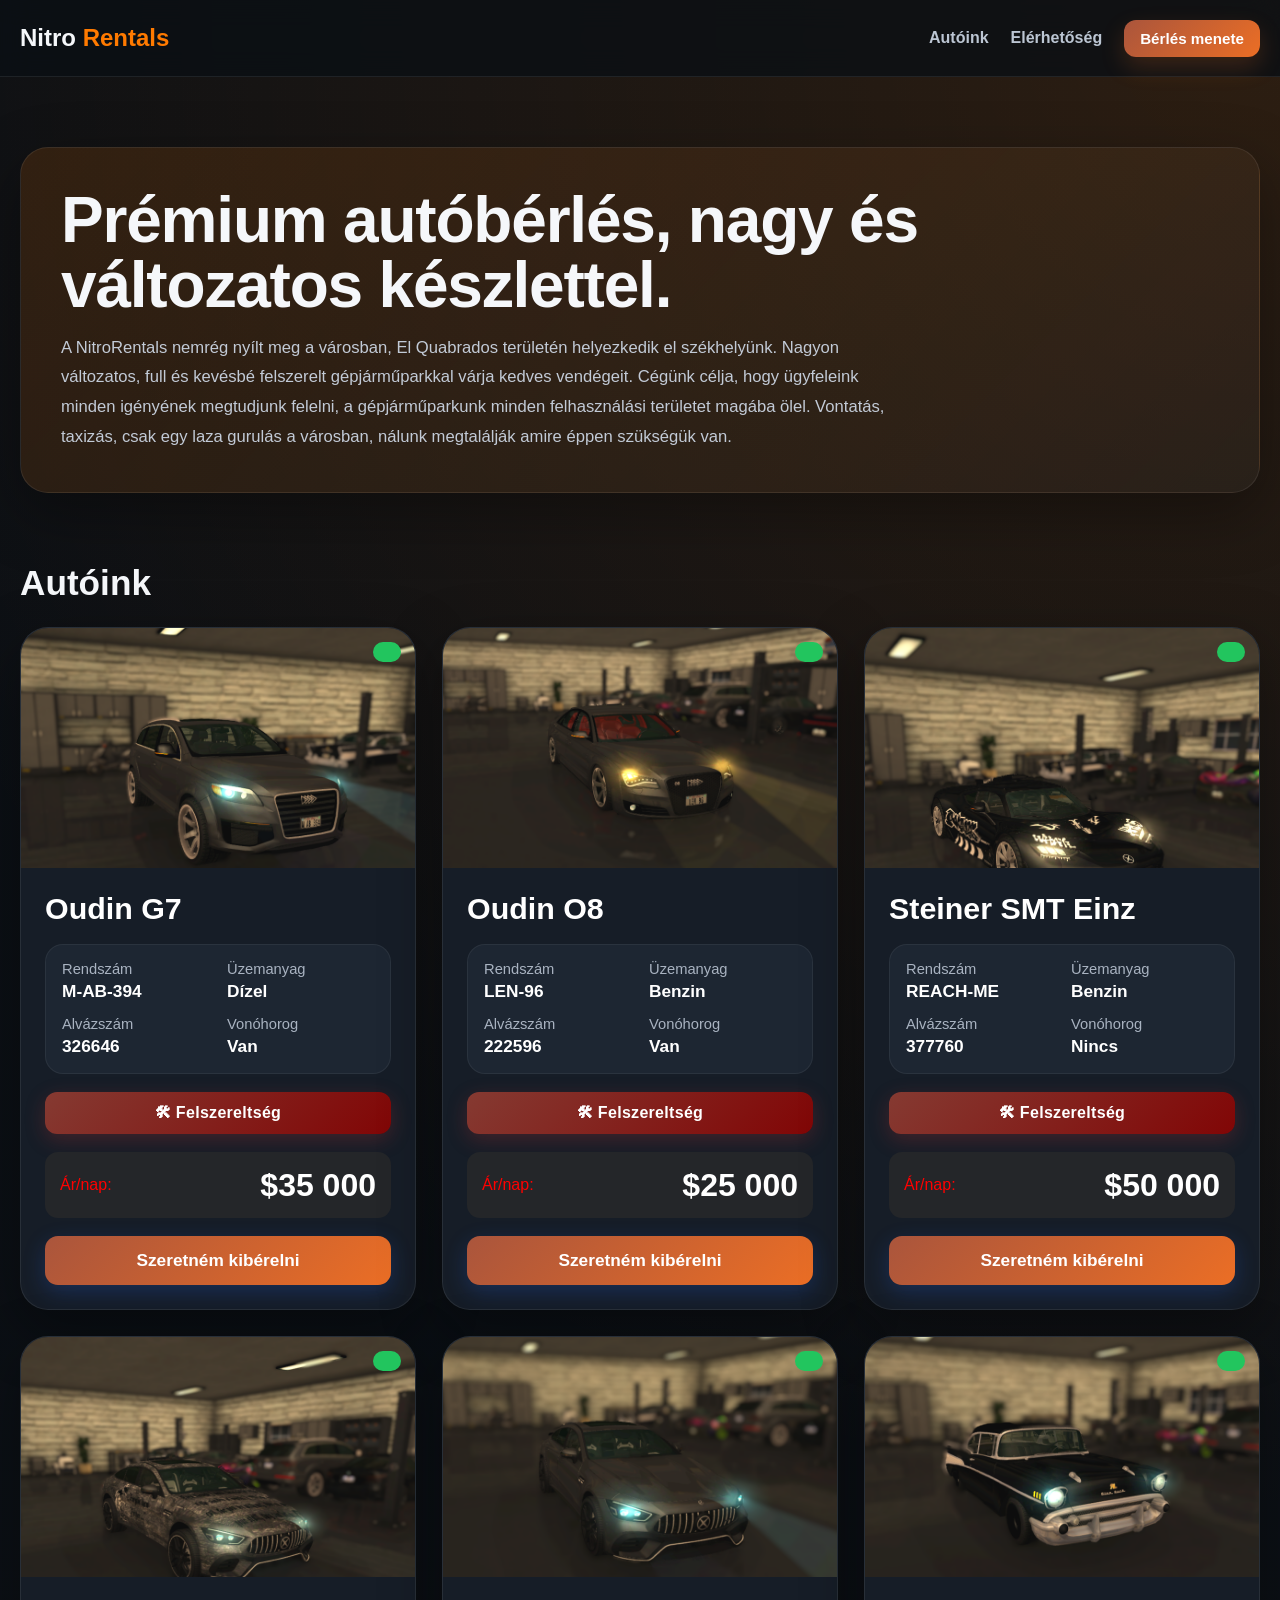
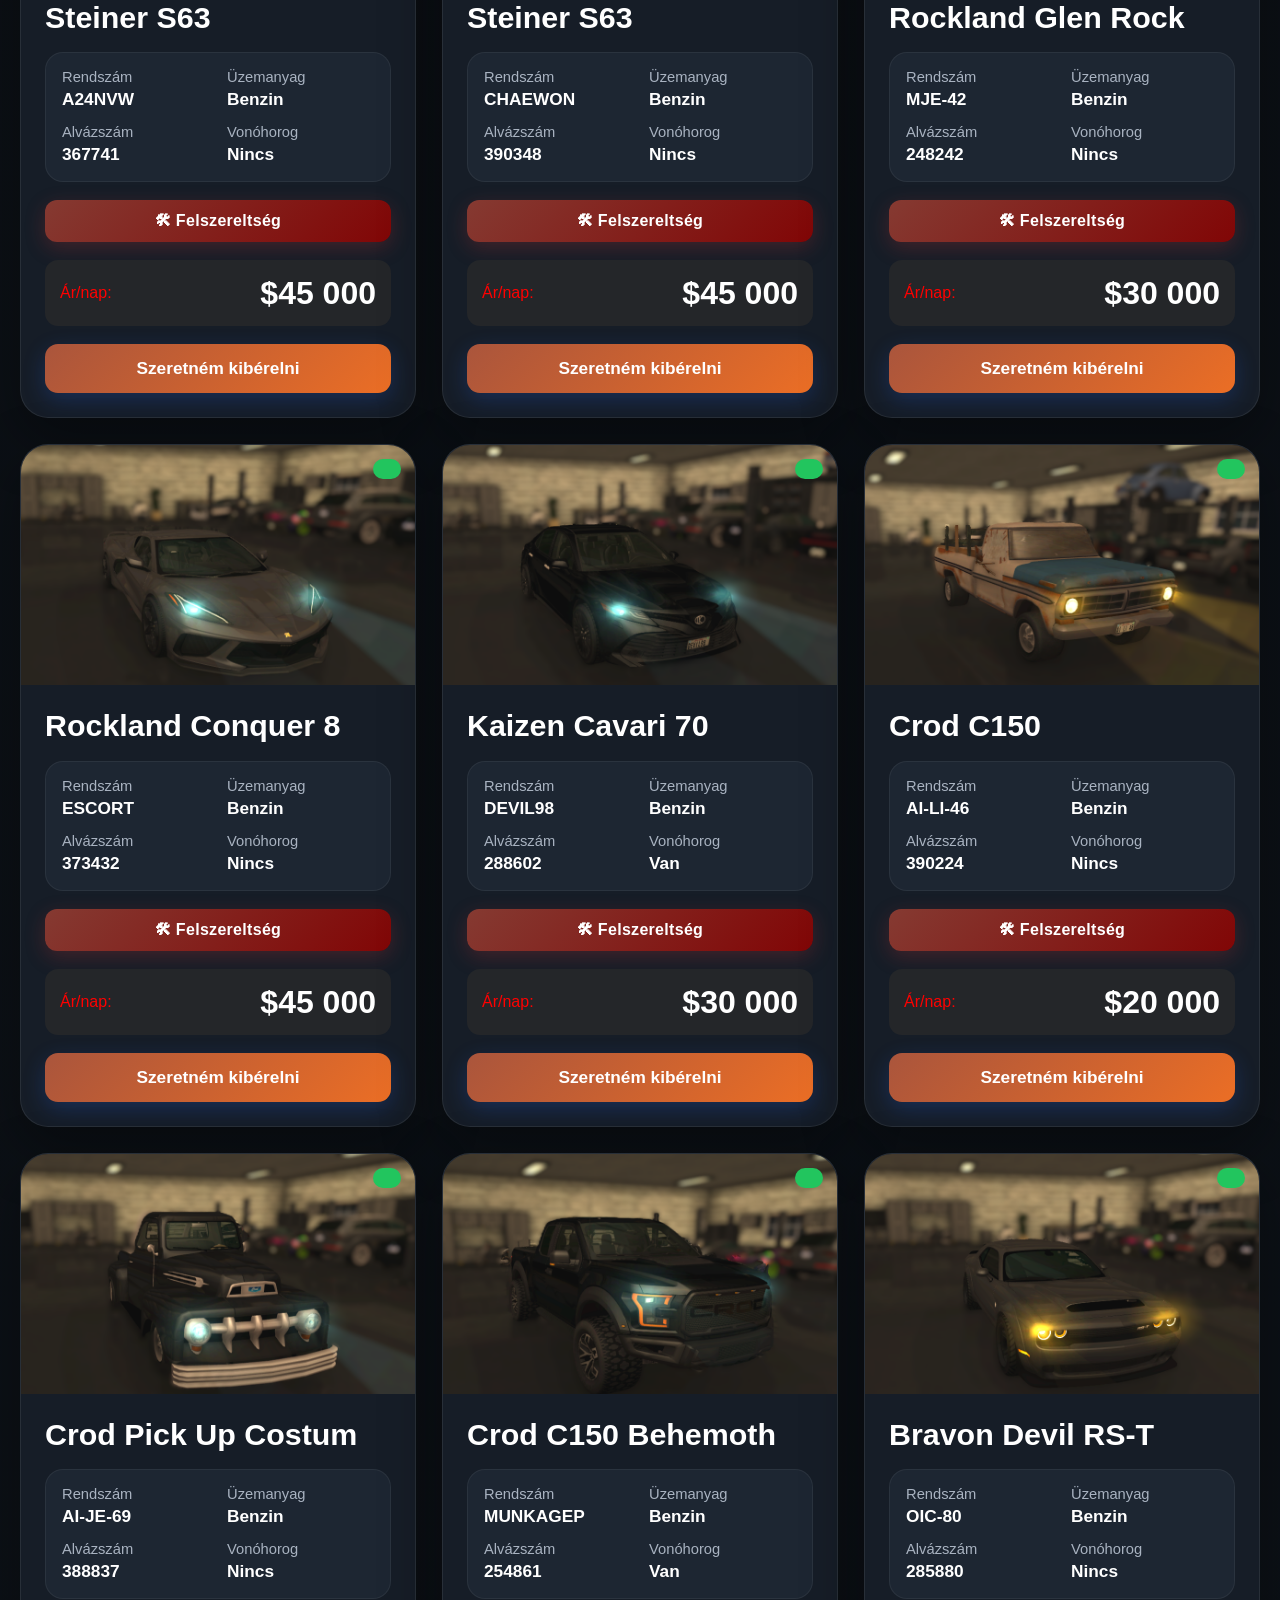
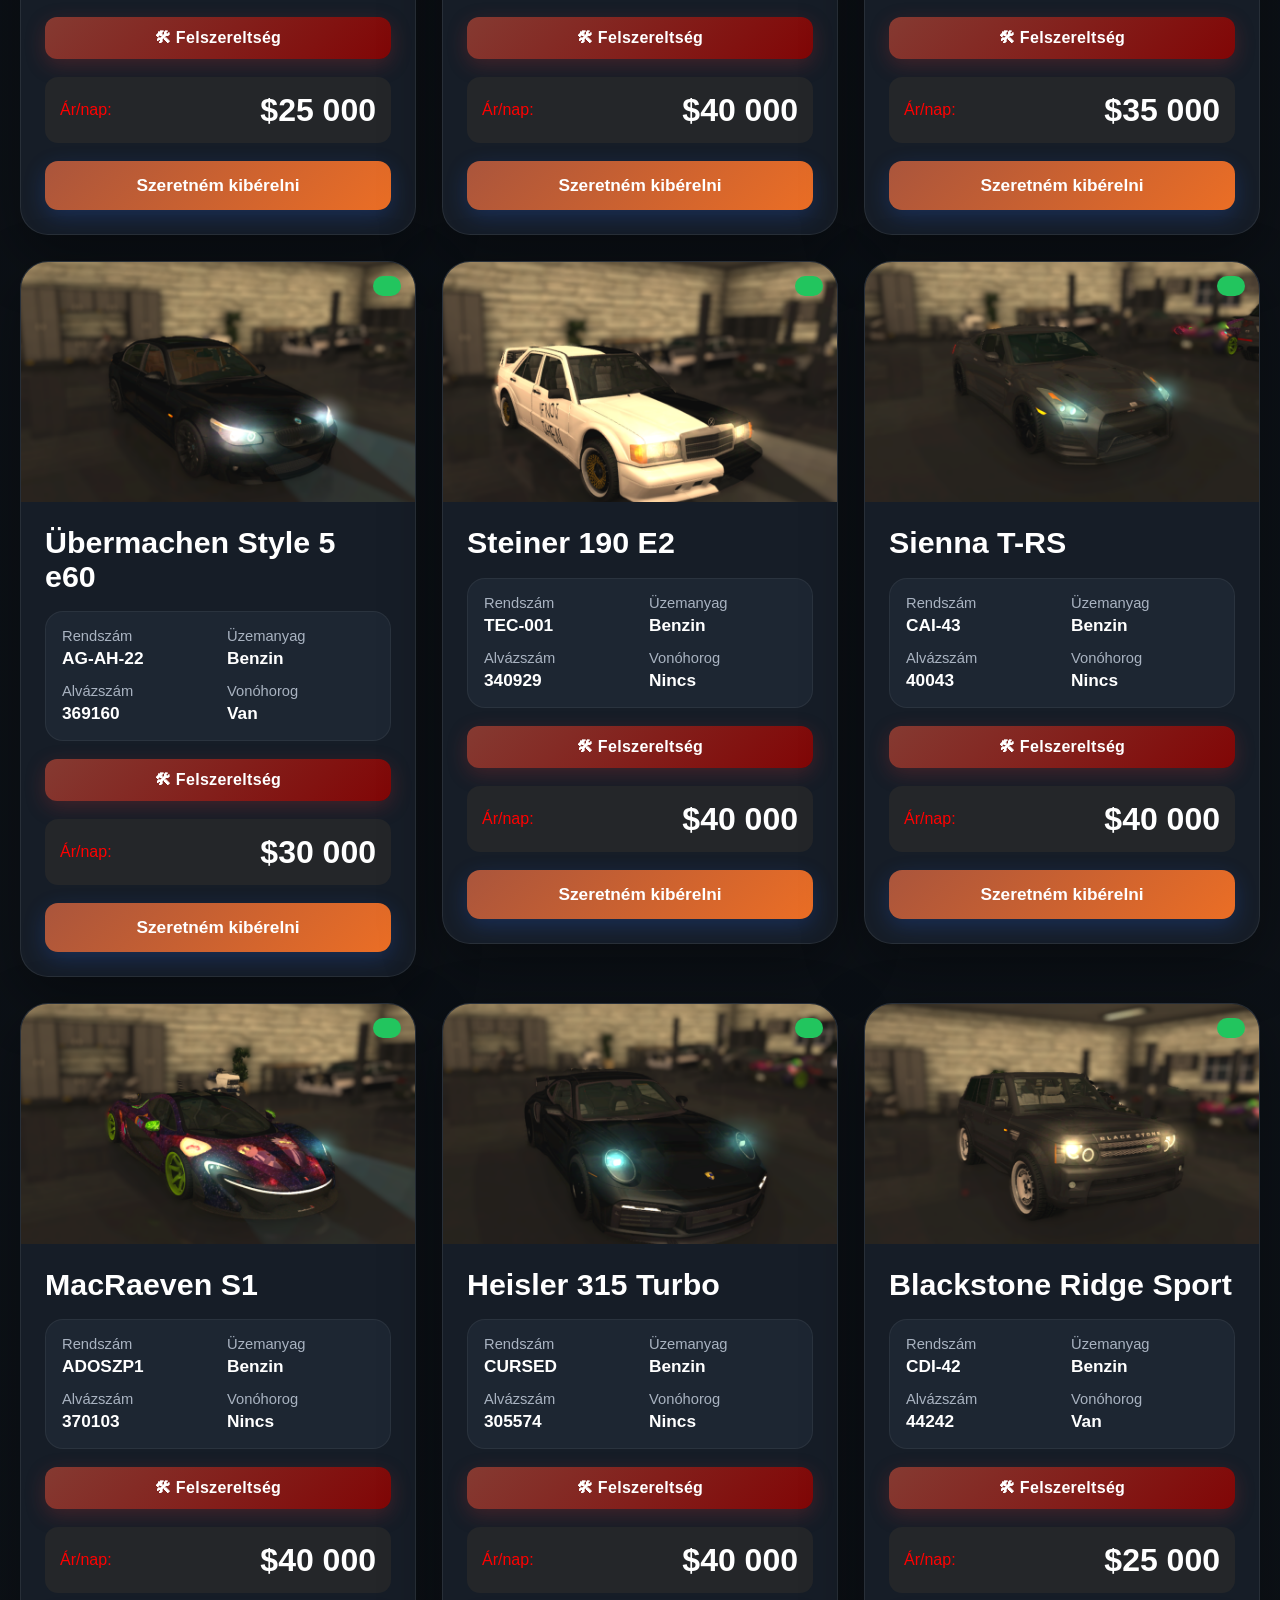
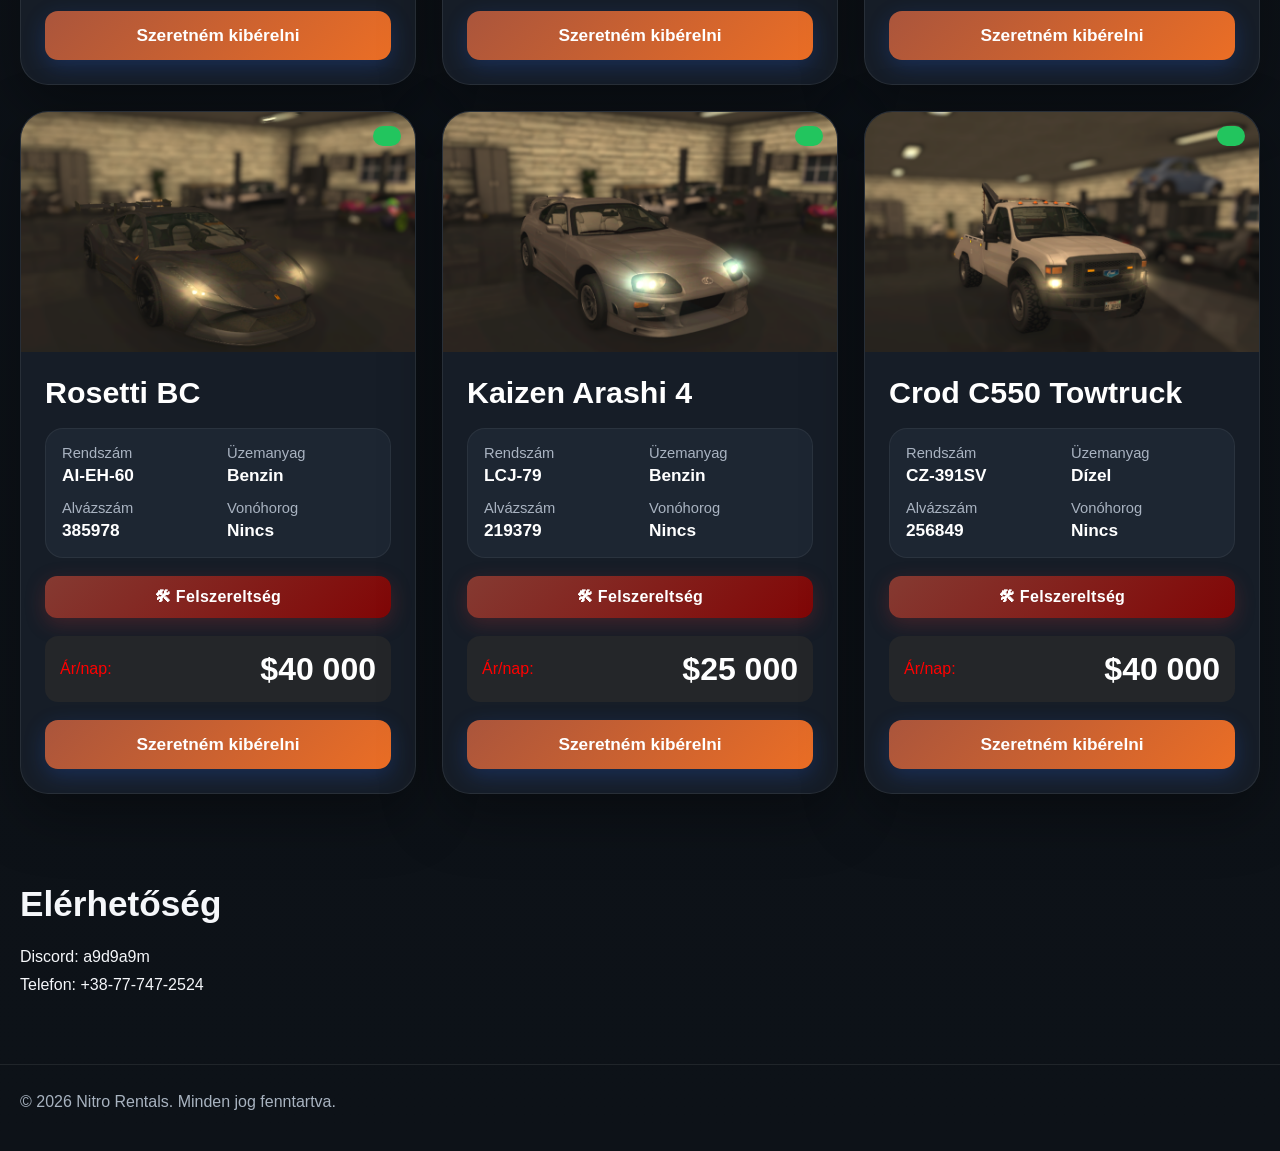
==== index.html @ fa26a204 "Update index.html" ====
<!DOCTYPE html>
<html lang="hu">

<head>
    <meta charset="UTF-8" />
    <meta name="viewport" content="width=device-width, initial-scale=1.0" />
    <title>Nitro Rentals</title>
    <style>
        :root {
            --bg: #0b0f14;
            --bg-soft: #121922;
            --card: #161d27;
            --card-soft: #1d2632;
            --text: #f5f7fa;
            --muted: #a9b3c1;
            --accent: #ff7a00;
            --accent-2: #ffb15c;
            --blue: #3b82f6;
            --gray1: #a14134cc;
            --gray2: #810606;
            --success: #22c55e;
            --fail: #ff0000;
            --line: rgba(255, 255, 255, 0.08);
            --shadow: 0 20px 60px rgba(0, 0, 0, 0.35);
            --max: 1280px;
        }

        * {
            box-sizing: border-box;
        }

        html {
            scroll-behavior: smooth;
        }

        body {
            margin: 0;
            font-family: Arial, Helvetica, sans-serif;
            background:
                radial-gradient(circle at top right, rgba(255, 122, 0, 0.14), transparent 25%),
                linear-gradient(180deg, #0b0f14 0%, #0d1218 100%);
            color: var(--text);
        }

        a {
            text-decoration: none;
            color: inherit;
        }

        .container {
            width: min(var(--max), calc(100% - 40px));
            margin: 0 auto;
        }

        .navbar {
            position: sticky;
            top: 0;
            z-index: 1000;
            background: rgba(11, 15, 20, .8);
            backdrop-filter: blur(14px);
            border-bottom: 1px solid var(--line);
        }

        .nav-inner {
            min-height: 76px;
            display: flex;
            justify-content: space-between;
            align-items: center;
            gap: 20px;
        }

        .brand {
            font-size: 1.5rem;
            font-weight: 800;
        }

        .brand span {
            color: var(--accent);
        }

        .nav-links {
            display: flex;
            gap: 22px;
            flex-wrap: wrap;
            align-items: center;
        }

        .nav-links a {
            color: #bcc6d3;
            font-weight: 700;
        }

        .menu-guide-btn {
            border: none;
            cursor: pointer;
            background: linear-gradient(135deg, #aa553c, #eb6e25);
            color: #fff;
            font-size: 0.95rem;
            font-weight: 800;
            border-radius: 12px;
            padding: 10px 16px;
            box-shadow: 0 10px 25px rgba(235, 110, 37, 0.20);
            transition: 0.2s ease;
        }

        .menu-guide-btn:hover {
            transform: translateY(-2px);
        }

        .hero {
            padding: 70px 0 50px;
        }

        .hero-box {
            background: linear-gradient(135deg, rgba(255, 122, 0, .14), rgba(255, 255, 255, .03));
            border: 1px solid var(--line);
            border-radius: 28px;
            padding: 40px;
            box-shadow: var(--shadow);
        }

        .hero h1 {
            margin: 0 0 14px;
            font-size: clamp(2.1rem, 5vw, 4rem);
            line-height: 1.02;
            letter-spacing: -1.2px;
        }

        .hero p {
            margin: 0;
            max-width: 850px;
            color: #c2cad6;
            line-height: 1.8;
            font-size: 1.04rem;
        }

        section {
            padding: 20px 0 70px;
        }

        .section-head {
            margin-bottom: 24px;
        }

        .section-head h2 {
            margin: 0 0 10px;
            font-size: 2.2rem;
        }

        .rent-modal {
            position: fixed;
            inset: 0;
            background: rgba(8, 10, 14, .72);
            display: none;
            align-items: center;
            justify-content: center;
            padding: 20px;
            z-index: 3002;
        }

        .rent-modal.active {
            display: flex;
        }

        .rent-modal-box {
            width: min(560px, 100%);
            background: #161d27;
            color: #fff;
            border: 1px solid rgba(255, 255, 255, 0.08);
            border-radius: 24px;
            padding: 28px;
            box-shadow: 0 20px 60px rgba(0, 0, 0, .35);
            position: relative;
        }

        .rent-modal-box h3 {
            margin: 0 0 16px;
            font-size: 1.6rem;
        }

        .rent-modal-box p {
            color: #c2cad6;
            line-height: 1.8;
            margin: 0 0 18px;
        }

        .rent-contact-list {
            display: grid;
            gap: 12px;
            color: #fff;
            line-height: 1.7;
            background: rgba(255, 255, 255, 0.03);
            border: 1px solid rgba(255, 255, 255, 0.06);
            border-radius: 16px;
            padding: 18px;
        }

        .section-head p {
            margin: 0;
            color: var(--muted);
            line-height: 1.7;
        }

        .fleet-grid {
            display: grid;
            grid-template-columns: repeat(3, minmax(0, 1fr));
            gap: 26px;
            align-items: start;
        }

        .car-card {
            background: var(--card);
            border: 1px solid var(--line);
            border-radius: 28px;
            overflow: hidden;
            box-shadow: var(--shadow);
            display: flex;
            flex-direction: column;
        }

        .car-image-wrap {
            position: relative;
            height: 240px;
            overflow: hidden;
            background: #111;
        }

        .car-image-wrap img {
            width: 100%;
            height: 100%;
            object-fit: cover;
            display: block;
        }

        .availability {
            position: absolute;
            top: 14px;
            right: 14px;
            background: var(--success);
            color: #fff;
            font-size: .92rem;
            font-weight: 800;
            padding: 10px 14px;
            border-radius: 999px;
        }

        .not-availability {
            position: absolute;
            top: 14px;
            right: 14px;
            background: var(--fail);
            color: #fff;
            font-size: .92rem;
            font-weight: 800;
            padding: 10px 14px;
            border-radius: 999px;
        }

        .car-body {
            padding: 24px;
            display: flex;
            flex-direction: column;
            gap: 18px;
        }

        .car-title {
            font-size: 1.9rem;
            margin: 0;
            color: #fff;
            line-height: 1.1;
        }

        .spec-box {
            background: var(--card-soft);
            border: 1px solid rgba(255, 255, 255, 0.06);
            border-radius: 18px;
            padding: 16px;
            display: grid;
            grid-template-columns: repeat(2, minmax(0, 1fr));
            gap: 14px 18px;
        }

        .spec-item small {
            display: block;
            color: var(--muted);
            font-size: .92rem;
            margin-bottom: 4px;
        }

        .spec-item strong {
            display: block;
            font-size: 1.08rem;
            color: #fff;
        }

        .tuning-btn {
            width: 100%;
            border: none;
            cursor: pointer;
            background: linear-gradient(135deg, var(--gray1), var(--gray2));
            color: #ffffff;
            font-weight: 900;
            letter-spacing: .3px;
            border-radius: 12px;
            padding: 12px 14px;
            font-size: 1rem;
            box-shadow: 0 6px 20px rgba(197, 50, 50, 0.25);
        }

        .price-box {
            background: #242629;
            border-radius: 13px;
            padding: 17px 15px;
            display: flex;
            justify-content: space-between;
            align-items: center;
            margin-bottom: 0;
        }

        .price-box span {
            color: #ff0000;
            font-size: 1rem;
        }

        .price-box strong {
            color: #ffffff;
            font-size: 2rem;
            line-height: 1;
            font-weight: 900;
        }

        .rent-btn {
            width: 100%;
            border: none;
            cursor: pointer;
            background: linear-gradient(135deg, #aa553c, #eb6e25);
            color: #fff;
            font-size: 1.08rem;
            font-weight: 900;
            border-radius: 13px;
            padding: 14px 15px;
            box-shadow: 0 7px 22px rgba(37, 99, 235, .24);
            margin-top: 0;
            display: flex;
            align-items: center;
            justify-content: center;
            text-decoration: none;
        }

        .contact-list {
            display: grid;
            gap: 10px;
        }

        .modal,
        .guide-modal {
            position: fixed;
            inset: 0;
            background: rgba(8, 10, 14, .72);
            display: none;
            align-items: center;
            justify-content: center;
            padding: 20px;
            z-index: 3000;
        }

        .modal.active,
        .guide-modal.active {
            display: flex;
        }

        .modal-box,
        .guide-modal-box {
            width: min(700px, 100%);
            max-height: 85vh;
            overflow-y: auto;
            background: #161d27;
            color: #fff;
            border: 1px solid rgba(255, 255, 255, 0.08);
            border-radius: 24px;
            padding: 28px;
            box-shadow: 0 20px 60px rgba(0, 0, 0, .35);
            position: relative;
        }

        .modal-box h3,
        .guide-modal-box h3 {
            margin: 0 0 14px;
            font-size: 1.5rem;
        }

        .guide-modal-box ul {
            margin: 0 0 16px;
            padding-left: 22px;
            line-height: 1.8;
            color: #c2cad6;
        }

        .guide-modal-box li {
            margin-bottom: 12px;
        }

        .guide-modal-box p {
            color: #c2cad6;
            line-height: 1.8;
            margin: 0 0 14px;
        }

        .close-btn {
            position: sticky;
            top: 0;
            margin-left: auto;
            display: flex;
            align-items: center;
            justify-content: center;
            width: 40px;
            height: 40px;
            border: none;
            border-radius: 999px;
            background: #ff2e2e;
            color: #fff;
            font-size: 1.1rem;
            font-weight: 900;
            cursor: pointer;
            z-index: 2;
        }

        .footer {
            border-top: 1px solid var(--line);
            padding: 28px 0 40px;
            color: #a8b3c0;
        }

        @media (max-width: 1024px) {
            .fleet-grid {
                grid-template-columns: repeat(2, minmax(0, 1fr));
            }
        }

        @media (max-width: 760px) {
            .nav-inner {
                flex-direction: column;
                justify-content: center;
                padding: 14px 0;
            }

            .fleet-grid {
                grid-template-columns: 1fr;
            }

            .spec-box {
                grid-template-columns: 1fr;
            }

            .hero-box {
                padding: 28px;
            }
        }
    </style>
</head>

<body>

    <header class="navbar">
        <div class="container nav-inner">
            <div class="brand">Nitro <span>Rentals</span></div>
            <nav class="nav-links">
                <a href="#fleet">Autóink</a>
                <a href="#contact">Elérhetőség</a>
                <button class="menu-guide-btn" onclick="openGuideModal()">Bérlés menete</button>
            </nav>
        </div>
    </header>

    <section class="hero">
        <div class="container">
            <div class="hero-box">
                <h1>Prémium autóbérlés, nagy és változatos készlettel.</h1>
                <p>
                    A NitroRentals nemrég nyílt meg a városban, El Quabrados területén helyezkedik el székhelyünk.
                    Nagyon változatos, full és kevésbé felszerelt gépjárműparkkal várja kedves vendégeit. Cégünk célja,
                    hogy ügyfeleink minden igényének megtudjunk felelni, a gépjárműparkunk minden felhasználási
                    területet magába ölel. Vontatás, taxizás, csak egy laza gurulás a városban, nálunk megtalálják amire
                    éppen szükségük van.
                </p>
            </div>
        </div>
    </section>

    <section id="fleet">
        <div class="container">
            <div class="section-head">
                <h2>Autóink</h2>
            </div>

            <div class="fleet-grid">

                <article class="car-card">
                    <div class="car-image-wrap">
                        <img src="images/Audi-Q7.png" alt="Audi-Q7">
                        <div class="availability"></div>
                    </div>
                    <div class="car-body">
                        <h3 class="car-title">Oudin G7</h3>
                        <div class="spec-box">
                            <div class="spec-item"><small>Rendszám</small><strong>M-AB-394</strong></div>
                            <div class="spec-item"><small>Üzemanyag</small><strong>Dízel</strong></div>
                            <div class="spec-item"><small>Alvázszám</small><strong>326646</strong></div>
                            <div class="spec-item"><small>Vonóhorog</small><strong>Van</strong></div>
                        </div>
                        <button class="tuning-btn"
                            onclick="openModal('Oudin G7', ['8 venom 2 egyedi tuning', 'Airride', 'Normál traffipax radar'])">🛠
                            Felszereltség</button>
                        <div class="price-box"><span>Ár/nap:</span><strong>$35 000</strong></div>
                        <button class="rent-btn" onclick="openRentModal()">Szeretném kibérelni</button>
                    </div>
                </article>

                <article class="car-card">
                    <div class="car-image-wrap">
                        <img src="images/Audi-A8.png" alt="AudiA8"> alt="Audi-A8">
                        <div class="availability"></div>
                    </div>
                    <div class="car-body">
                        <h3 class="car-title">Oudin O8</h3>
                        <div class="spec-box">
                            <div class="spec-item"><small>Rendszám</small><strong>LEN-96</strong></div>
                            <div class="spec-item"><small>Üzemanyag</small><strong>Benzin</strong></div>
                            <div class="spec-item"><small>Alvázszám</small><strong>222596</strong></div>
                            <div class="spec-item"><small>Vonóhorog</small><strong>Van</strong></div>
                        </div>
                        <button class="tuning-btn"
                            onclick="openModal('Oudin O8', ['6 venom 2 verseny', '4-es ültetőrugó', 'Felni és Lámpa PJ'])">🛠
                            Felszereltség</button>
                        <div class="price-box"><span>Ár/nap:</span><strong>$25 000</strong></div>
                        <button class="rent-btn" onclick="openRentModal()">Szeretném kibérelni</button>
                    </div>
                </article>

                <article class="car-card">
                    <div class="car-image-wrap">
                        <img src="images/AMG-ONE.png" alt="AMG-ONE">
                        <div class="availability"></div>
                    </div>
                    <div class="car-body">
                        <h3 class="car-title">Steiner SMT Einz</h3>
                        <div class="spec-box">
                            <div class="spec-item"><small>Rendszám</small><strong>REACH-ME</strong></div>
                            <div class="spec-item"><small>Üzemanyag</small><strong>Benzin</strong></div>
                            <div class="spec-item"><small>Alvázszám</small><strong>377760</strong></div>
                            <div class="spec-item"><small>Vonóhorog</small><strong>Nincs</strong></div>
                        </div>
                        <button class="tuning-btn"
                            onclick="openModal('Steiner SMT Einz', ['8 venom 3 egyedi tuning', 'Airride', 'Egyedi matrica', 'Nitro'])">🛠
                            Felszereltség</button>
                        <div class="price-box"><span>Ár/nap:</span><strong>$50 000</strong></div>
                        <button class="rent-btn" onclick="openRentModal()">Szeretném kibérelni</button>
                    </div>
                </article>

                <article class="car-card">
                    <div class="car-image-wrap">
                        <img src="images/A24NVW-GT63S.png" alt="a24nvw">
                        <div class="availability"></div>
                    </div>
                    <div class="car-body">
                        <h3 class="car-title">Steiner S63</h3>
                        <div class="spec-box">
                            <div class="spec-item"><small>Rendszám</small><strong>A24NVW</strong></div>
                            <div class="spec-item"><small>Üzemanyag</small><strong>Benzin</strong></div>
                            <div class="spec-item"><small>Alvázszám</small><strong>367741</strong></div>
                            <div class="spec-item"><small>Vonóhorog</small><strong>Nincs</strong></div>
                        </div>
                        <button class="tuning-btn"
                            onclick="openModal('Steiner S63', ['8 venom 3 egyedi tuning', 'Airride', 'Egyedi matrica', 'Erős ABS', 'Normál traffipax radar'])">🛠
                            Felszereltség</button>
                        <div class="price-box"><span>Ár/nap:</span><strong>$45 000</strong></div>
                        <button class="rent-btn" onclick="openRentModal()">Szeretném kibérelni</button>
                    </div>
                </article>

                <article class="car-card">
                    <div class="car-image-wrap">
                        <img src="images/CHAEWON-GT63S.png" alt="Chaewon">
                        <div class="availability"></div>
                    </div>
                    <div class="car-body">
                        <h3 class="car-title">Steiner S63</h3>
                        <div class="spec-box">
                            <div class="spec-item"><small>Rendszám</small><strong>CHAEWON</strong></div>
                            <div class="spec-item"><small>Üzemanyag</small><strong>Benzin</strong></div>
                            <div class="spec-item"><small>Alvázszám</small><strong>390348</strong></div>
                            <div class="spec-item"><small>Vonóhorog</small><strong>Nincs</strong></div>
                        </div>
                        <button class="tuning-btn"
                            onclick="openModal('Steiner S63', ['8 venom 3 egyedi tuning', 'Airride', 'Prémium traffipax radar'])">🛠
                            Felszereltség</button>
                        <div class="price-box"><span>Ár/nap:</span><strong>$45 000</strong></div>
                        <button class="rent-btn" onclick="openRentModal()">Szeretném kibérelni</button>
                    </div>
                </article>

                <article class="car-card">
                    <div class="car-image-wrap">
                        <img src="images/Bel-Air.png" alt="Bel-Air">
                        <div class="availability"></div>
                    </div>
                    <div class="car-body">
                        <h3 class="car-title">Rockland Glen Rock</h3>
                        <div class="spec-box">
                            <div class="spec-item"><small>Rendszám</small><strong>MJE-42</strong></div>
                            <div class="spec-item"><small>Üzemanyag</small><strong>Benzin</strong></div>
                            <div class="spec-item"><small>Alvázszám</small><strong>248242</strong></div>
                            <div class="spec-item"><small>Vonóhorog</small><strong>Nincs</strong></div>
                        </div>
                        <button class="tuning-btn"
                            onclick="openModal('Rockland Glen Rock', ['8 venom 2 egyedi tuning', 'Airride', 'Normál traffipax radar'])">🛠
                            Felszereltség</button>
                        <div class="price-box"><span>Ár/nap:</span><strong>$30 000</strong></div>
                        <button class="rent-btn" onclick="openRentModal()">Szeretném kibérelni</button>
                    </div>
                </article>

                <article class="car-card">
                    <div class="car-image-wrap">
                        <img src="images/C8.png" alt="C8">
                        <div class="availability"></div>
                    </div>
                    <div class="car-body">
                        <h3 class="car-title">Rockland Conquer 8</h3>
                        <div class="spec-box">
                            <div class="spec-item"><small>Rendszám</small><strong>ESCORT</strong></div>
                            <div class="spec-item"><small>Üzemanyag</small><strong>Benzin</strong></div>
                            <div class="spec-item"><small>Alvázszám</small><strong>373432</strong></div>
                            <div class="spec-item"><small>Vonóhorog</small><strong>Nincs</strong></div>
                        </div>
                        <button class="tuning-btn"
                            onclick="openModal('Rockland Conquer 8', ['8 venom 3 egyedi tuning', 'Airride', 'Nitro'])">🛠
                            Felszereltség</button>
                        <div class="price-box"><span>Ár/nap:</span><strong>$45 000</strong></div>
                        <button class="rent-btn" onclick="openRentModal()">Szeretném kibérelni</button>
                    </div>
                </article>

                <article class="car-card">
                    <div class="car-image-wrap">
                        <img src="images/Camry.png" alt="Camry">
                        <div class="availability"></div>
                    </div>
                    <div class="car-body">
                        <h3 class="car-title">Kaizen Cavari 70</h3>
                        <div class="spec-box">
                            <div class="spec-item"><small>Rendszám</small><strong>DEVIL98</strong></div>
                            <div class="spec-item"><small>Üzemanyag</small><strong>Benzin</strong></div>
                            <div class="spec-item"><small>Alvázszám</small><strong>288602</strong></div>
                            <div class="spec-item"><small>Vonóhorog</small><strong>Van</strong></div>
                        </div>
                        <button class="tuning-btn"
                            onclick="openModal('Kaizen Cavari 70', ['8 venom 3 egyedi tuning', 'Airride', 'Lámpa PJ', 'Nitro', 'Normál traffpax radar'])">🛠
                            Felszereltség</button>
                        <div class="price-box"><span>Ár/nap:</span><strong>$30 000</strong></div>
                        <button class="rent-btn" onclick="openRentModal()">Szeretném kibérelni</button>
                    </div>
                </article>

                <article class="car-card">
                    <div class="car-image-wrap">
                        <img src="images/Crod-C150.png" alt="Crod-C150">
                        <div class="availability"></div>
                    </div>
                    <div class="car-body">
                        <h3 class="car-title">Crod C150</h3>
                        <div class="spec-box">
                            <div class="spec-item"><small>Rendszám</small><strong>AI-LI-46</strong></div>
                            <div class="spec-item"><small>Üzemanyag</small><strong>Benzin</strong></div>
                            <div class="spec-item"><small>Alvázszám</small><strong>390224</strong></div>
                            <div class="spec-item"><small>Vonóhorog</small><strong>Nincs</strong></div>
                        </div>
                        <button class="tuning-btn"
                            onclick="openModal('Crod C150', ['8 venom 3 egyedi tuning', 'Airride'])">🛠
                            Felszereltség</button>
                        <div class="price-box"><span>Ár/nap:</span><strong>$20 000</strong></div>
                        <button class="rent-btn" onclick="openRentModal()">Szeretném kibérelni</button>
                    </div>
                </article>

                <article class="car-card">
                    <div class="car-image-wrap">
                        <img src="images/CrodC150-Costum.png" alt="Crod-C150-Costum">
                        <div class="availability"></div>
                    </div>
                    <div class="car-body">
                        <h3 class="car-title">Crod Pick Up Costum</h3>
                        <div class="spec-box">
                            <div class="spec-item"><small>Rendszám</small><strong>AI-JE-69</strong></div>
                            <div class="spec-item"><small>Üzemanyag</small><strong>Benzin</strong></div>
                            <div class="spec-item"><small>Alvázszám</small><strong>388837</strong></div>
                            <div class="spec-item"><small>Vonóhorog</small><strong>Nincs</strong></div>
                        </div>
                        <button class="tuning-btn"
                            onclick="openModal('Crod Pick Up Costum', ['8 venom 3 egyedi tuning', 'Airride'])">🛠
                            Felszereltség</button>
                        <div class="price-box"><span>Ár/nap:</span><strong>$25 000</strong></div>
                        <button class="rent-btn" onclick="openRentModal()">Szeretném kibérelni</button>
                    </div>
                </article>

                <article class="car-card">
                    <div class="car-image-wrap">
                        <img src="images/Raptor.png" alt="Raptor">
                        <div class="availability"></div>
                    </div>
                    <div class="car-body">
                        <h3 class="car-title">Crod C150 Behemoth</h3>
                        <div class="spec-box">
                            <div class="spec-item"><small>Rendszám</small><strong>MUNKAGEP</strong></div>
                            <div class="spec-item"><small>Üzemanyag</small><strong>Benzin</strong></div>
                            <div class="spec-item"><small>Alvázszám</small><strong>254861</strong></div>
                            <div class="spec-item"><small>Vonóhorog</small><strong>Van</strong></div>
                        </div>
                        <button class="tuning-btn"
                            onclick="openModal('Crod C150 Behemoth', ['8 venom 2 egyedi tuning', 'Airride', 'Normál traffipax radar'])">🛠
                            Felszereltség</button>
                        <div class="price-box"><span>Ár/nap:</span><strong>$40 000</strong></div>
                        <button class="rent-btn" onclick="openRentModal()">Szeretném kibérelni</button>
                    </div>
                </article>

                <article class="car-card">
                    <div class="car-image-wrap">
                        <img src="images/Demon.png" alt="Demon">
                        <div class="availability"></div>
                    </div>
                    <div class="car-body">
                        <h3 class="car-title">Bravon Devil RS-T</h3>
                        <div class="spec-box">
                            <div class="spec-item"><small>Rendszám</small><strong>OIC-80</strong></div>
                            <div class="spec-item"><small>Üzemanyag</small><strong>Benzin</strong></div>
                            <div class="spec-item"><small>Alvázszám</small><strong>285880</strong></div>
                            <div class="spec-item"><small>Vonóhorog</small><strong>Nincs</strong></div>
                        </div>
                        <button class="tuning-btn"
                            onclick="openModal('Bravon Devil RS-T', ['8 venom 3 egyedi tuning', 'Airride', 'Normál traffipax radar'])">🛠
                            Felszereltség</button>
                        <div class="price-box"><span>Ár/nap:</span><strong>$35 000</strong></div>
                        <button class="rent-btn" onclick="openRentModal()">Szeretném kibérelni</button>
                    </div>
                </article>

                <article class="car-card">
                    <div class="car-image-wrap">
                        <img src="images/E60.png" alt="E60">
                        <div class="availability"></div>
                    </div>
                    <div class="car-body">
                        <h3 class="car-title">Übermachen Style 5 e60</h3>
                        <div class="spec-box">
                            <div class="spec-item"><small>Rendszám</small><strong>AG-AH-22</strong></div>
                            <div class="spec-item"><small>Üzemanyag</small><strong>Benzin</strong></div>
                            <div class="spec-item"><small>Alvázszám</small><strong>369160</strong></div>
                            <div class="spec-item"><small>Vonóhorog</small><strong>Van</strong></div>
                        </div>
                        <button class="tuning-btn"
                            onclick="openModal('Übermachen Style 5 e60', ['8 venom 3 egyedi tuning', 'Airride', 'Nitro, gyenge ABS', 'Felni és Lámpa PJ', 'Normál traffipax radar'])">🛠
                            Felszereltség</button>
                        <div class="price-box"><span>Ár/nap:</span><strong>$30 000</strong></div>
                        <button class="rent-btn" onclick="openRentModal()">Szeretném kibérelni</button>
                    </div>
                </article>

                <article class="car-card">
                    <div class="car-image-wrap">
                        <img src="images/EVO2.png" alt="EVO2">
                        <div class="availability"></div>
                    </div>
                    <div class="car-body">
                        <h3 class="car-title">Steiner 190 E2</h3>
                        <div class="spec-box">
                            <div class="spec-item"><small>Rendszám</small><strong>TEC-001</strong></div>
                            <div class="spec-item"><small>Üzemanyag</small><strong>Benzin</strong></div>
                            <div class="spec-item"><small>Alvázszám</small><strong>340929</strong></div>
                            <div class="spec-item"><small>Vonóhorog</small><strong>Nincs</strong></div>
                        </div>
                        <button class="tuning-btn"
                            onclick="openModal('Steiner 190 E2', ['8 venom 3 egyedi tuning', 'Airride', 'Egyedi matrica és felni PJ', 'Prémium traffipax radar'])">🛠
                            Felszereltség</button>
                        <div class="price-box"><span>Ár/nap:</span><strong>$40 000</strong></div>
                        <button class="rent-btn" onclick="openRentModal()">Szeretném kibérelni</button>
                    </div>
                </article>

                <article class="car-card">
                    <div class="car-image-wrap">
                        <img src="images/GTR.png" alt="GTR">
                        <div class="availability"></div>
                    </div>
                    <div class="car-body">
                        <h3 class="car-title">Sienna T-RS</h3>
                        <div class="spec-box">
                            <div class="spec-item"><small>Rendszám</small><strong>CAI-43</strong></div>
                            <div class="spec-item"><small>Üzemanyag</small><strong>Benzin</strong></div>
                            <div class="spec-item"><small>Alvázszám</small><strong>40043</strong></div>
                            <div class="spec-item"><small>Vonóhorog</small><strong>Nincs</strong></div>
                        </div>
                        <button class="tuning-btn"
                            onclick="openModal('Sienna T-RS', ['8 venom 3 egyedi tuning', 'Airride', 'Prémium traffipax radar'])">🛠
                            Felszereltség</button>
                        <div class="price-box"><span>Ár/nap:</span><strong>$40 000</strong></div>
                        <button class="rent-btn" onclick="openRentModal()">Szeretném kibérelni</button>
                    </div>
                </article>

                <article class="car-card">
                    <div class="car-image-wrap">
                        <img src="images/P1.png" alt="P1">
                        <div class="availability"></div>
                    </div>
                    <div class="car-body">
                        <h3 class="car-title">MacRaeven S1</h3>
                        <div class="spec-box">
                            <div class="spec-item"><small>Rendszám</small><strong>ADOSZP1</strong></div>
                            <div class="spec-item"><small>Üzemanyag</small><strong>Benzin</strong></div>
                            <div class="spec-item"><small>Alvázszám</small><strong>370103</strong></div>
                            <div class="spec-item"><small>Vonóhorog</small><strong>Nincs</strong></div>
                        </div>
                        <button class="tuning-btn"
                            onclick="openModal('MacRaeven S1', ['7 venom 2 egyedi tuning', 'Airride', 'Egyedi matrica', 'Normál traffipax radar'])">🛠
                            Felszereltség</button>
                        <div class="price-box"><span>Ár/nap:</span><strong>$40 000</strong></div>
                        <button class="rent-btn" onclick="openRentModal()">Szeretném kibérelni</button>
                    </div>
                </article>

                <article class="car-card">
                    <div class="car-image-wrap">
                        <img src="images/Porsche911.png" alt="Porsche911">
                        <div class="availability"></div>
                    </div>
                    <div class="car-body">
                        <h3 class="car-title">Heisler 315 Turbo</h3>
                        <div class="spec-box">
                            <div class="spec-item"><small>Rendszám</small><strong>CURSED</strong></div>
                            <div class="spec-item"><small>Üzemanyag</small><strong>Benzin</strong></div>
                            <div class="spec-item"><small>Alvázszám</small><strong>305574</strong></div>
                            <div class="spec-item"><small>Vonóhorog</small><strong>Nincs</strong></div>
                        </div>
                        <button class="tuning-btn"
                            onclick="openModal('Heisler 315 Turbo', ['8 venom 3 egyedi tuning', 'Airride', 'Felni PJ', 'LSD ajtó', 'Prémium traffipax radar'])">🛠
                            Felszereltség</button>
                        <div class="price-box"><span>Ár/nap:</span><strong>$40 000</strong></div>
                        <button class="rent-btn" onclick="openRentModal()">Szeretném kibérelni</button>
                    </div>
                </article>

                <article class="car-card">
                    <div class="car-image-wrap">
                        <img src="images/RangeRover.png" alt="Range">
                        <div class="availability"></div>
                    </div>
                    <div class="car-body">
                        <h3 class="car-title">Blackstone Ridge Sport</h3>
                        <div class="spec-box">
                            <div class="spec-item"><small>Rendszám</small><strong>CDI-42</strong></div>
                            <div class="spec-item"><small>Üzemanyag</small><strong>Benzin</strong></div>
                            <div class="spec-item"><small>Alvázszám</small><strong>44242</strong></div>
                            <div class="spec-item"><small>Vonóhorog</small><strong>Van</strong></div>
                        </div>
                        <button class="tuning-btn"
                            onclick="openModal('Blackstone Ridge Sport', ['8 venom', '1-es ültetőrugó'])">🛠
                            Felszereltség</button>
                        <div class="price-box"><span>Ár/nap:</span><strong>$25 000</strong></div>
                        <button class="rent-btn" onclick="openRentModal()">Szeretném kibérelni</button>
                    </div>
                </article>

                <article class="car-card">
                    <div class="car-image-wrap">
                        <img src="images/Rosetti.png" alt="Rosetti">
                        <div class="availability"></div>
                    </div>
                    <div class="car-body">
                        <h3 class="car-title">Rosetti BC</h3>
                        <div class="spec-box">
                            <div class="spec-item"><small>Rendszám</small><strong>AI-EH-60</strong></div>
                            <div class="spec-item"><small>Üzemanyag</small><strong>Benzin</strong></div>
                            <div class="spec-item"><small>Alvázszám</small><strong>385978</strong></div>
                            <div class="spec-item"><small>Vonóhorog</small><strong>Nincs</strong></div>
                        </div>
                        <button class="tuning-btn"
                            onclick="openModal('Rosetti BC', ['8 venom 3 egyedi tuning', 'Airride'])">🛠
                            Felszereltség</button>
                        <div class="price-box"><span>Ár/nap:</span><strong>$40 000</strong></div>
                        <button class="rent-btn" onclick="openRentModal()">Szeretném kibérelni</button>
                    </div>
                </article>

                <article class="car-card">
                    <div class="car-image-wrap">
                        <img src="images/Supra.png" alt="Supra">
                        <div class="availability"></div>
                    </div>
                    <div class="car-body">
                        <h3 class="car-title">Kaizen Arashi 4</h3>
                        <div class="spec-box">
                            <div class="spec-item"><small>Rendszám</small><strong>LCJ-79</strong></div>
                            <div class="spec-item"><small>Üzemanyag</small><strong>Benzin</strong></div>
                            <div class="spec-item"><small>Alvázszám</small><strong>219379</strong></div>
                            <div class="spec-item"><small>Vonóhorog</small><strong>Nincs</strong></div>
                        </div>
                        <button class="tuning-btn"
                            onclick="openModal('Kaizen Arashi 4', ['5 venom 1 verseny', '4-es ültetőrugó', 'Normál BF'])">🛠
                            Felszereltség</button>
                        <div class="price-box"><span>Ár/nap:</span><strong>$25 000</strong></div>
                        <button class="rent-btn" onclick="openRentModal()">Szeretném kibérelni</button>
                    </div>
                </article>

                <article class="car-card">
                    <div class="car-image-wrap">
                        <img src="images/Towtruck.png" alt="Towtruck">
                        <div class="availability"></div>
                    </div>
                    <div class="car-body">
                        <h3 class="car-title">Crod C550 Towtruck</h3>
                        <div class="spec-box">
                            <div class="spec-item"><small>Rendszám</small><strong>CZ-391SV</strong></div>
                            <div class="spec-item"><small>Üzemanyag</small><strong>Dízel</strong></div>
                            <div class="spec-item"><small>Alvázszám</small><strong>256849</strong></div>
                            <div class="spec-item"><small>Vonóhorog</small><strong>Nincs</strong></div>
                        </div>
                        <button class="tuning-btn" onclick="openModal('Crod C550 Towtruck', ['7 venom'])">🛠
                            Felszereltség</button>
                        <div class="price-box"><span>Ár/nap:</span><strong>$40 000</strong></div>
                        <button class="rent-btn" onclick="openRentModal()">Szeretném kibérelni</button>
                    </div>
                </article>

            </div>
        </div>
    </section>

    <section id="contact">
        <div class="container">
            <div class="section-head">
                <h2>Elérhetőség</h2>
            </div>
            <div class="contact-box">
                <div class="contact-list">
                    <div>Discord: a9d9a9m</div>
                    <div>Telefon: +38-77-747-2524</div>
                </div>
            </div>
        </div>
    </section>

    <div class="modal" id="tuningModal">
        <div class="modal-box">
            <button class="close-btn" onclick="closeModal()">X</button>
            <h3 id="modalTitle">Felszereltség</h3>
            <ul id="modalList"></ul>
        </div>
    </div>

    <div class="guide-modal" id="guideModal">
        <div class="guide-modal-box">
            <button class="close-btn" onclick="closeGuideModal()">X</button>
            <h3>Bérlés menete</h3>
            <hr>
            <p>
                A bérlés folyamata nálunk egyszerű és gyors. Először válassza ki az ön számára megfelelő járművet,
                majd vegye fel velünk a kapcsolatot telefonon vagy e-mailben.
            </p>
            <p>
                A kocsikat, minden esetben profi alkatrészekkel szereljük valamint prémium üzemanyaggal tankoljuk.
                Karbantartásuk rendeltetés szerűen működik, szakemberek végzik rendszeresen és időben.
            </p>
            <p>
                Autóinkat minden egyes ügyfelünknek, egy teljes hétre van lehetősége kibérelni, ezzel elkerülve minden
                felmerülő kellemetlenséget a parkolókártyák miatt.
            </p>
            <p>
                A kocsikat, mindig megszerelt, forgalmiztatott, teletankolt és tiszta állapotában kapja meg tőlünk a
                vevő. A kötelező felszerelések és egy extra bikakábel is mindig van az autókban.
            </p>
            <hr>
            <p>
                Szabályzat a kocsik kibérlésére vonatkozóan:
            </p>
            <p>A kocsik bérlési díja fel van tüntetve mindegyiknél, de ezen felül az alábbi díjakkal számoljon a bérlés
                előtt:</p>

            <ul>
                <li>Parkoló kártya ((Protect)): melynek kuponára 300 db kupon, ez egészen 1 hétig tart. Melynek ára, ha
                    a bérlő gondoskodik meglétéről, akkor amennyiért ő azt meg tudja venni, abban az
                    esetben, ha a NitroRentals veszi, akkor 700$/db kuponáron lehetséges a megvásárlása.</li>
                <li>Kaució: Ez minden egyes járműnél 300,000 $, de természetesen ezt a bérlő visszakapja, amennyiben az
                    alábbi feltételek teljesülnek:</li>
                <hr>
                <li>1. - A kocsit minden esetben a bérlés lejártakor vagy előtte megszerelt, megtankolt, lemosott
                    állapotban
                    kell a NitroRentals részére visszajuttatni.</li>
                <li>2. - A kocsi kulcsot minden esetben vissza kell juttatni a NitroRentals számára, ellenkező esetben a
                    NitroRentals jogosult a teljes kauciós díj megtartására.</li>
                <li>3. - Az autót a bérlő köteles rendeltetés szerűen és a közlekedési szabályokat betartva használni.
                    Amennyiben az autó lefoglalásra kerül a Parkoló Felügyelet vagy a Rendőrség által, akkor a
                    NitroRentals jogosult a teljes kauciós díj
                    megtartására, valamint a bérlő köteles további összegként a kiváltás díját megfizetni a NitroRentals
                    részére.</li>
                <li>4. - A kocsit hiánytalanul kell visszajuttatni a NitroRentals számára, tehát a kötelező felszerelés
                    és bikakábel megléte kötelező, ellenkező esetben a NitroRentals
                    jogosult a teljes kauciós díj megtartására.</li>
                <hr>
                <li>A bérelt járművet joga van a bérlőnek a bérlési idő előtt visszahozni a NitroRentals-hoz, viszont a
                    bérlés díját nem igényelheti vissza, és a kauciós díjat is csak akkor kapja vissza, ha a feltételek
                    teljesültek.</li>
                <li>A bérlő felel minden keletkezett kárért és bűntetésért a bérlési idő alatt, ezekről minden esetben
                    gondoskodnia kell a bérlőnek a bérlési idő alatt.</li>
                <li>A járműveinken semmilyen esetben sem engedélyezett semmilyen átalakítás, tuning, karosszéria, stb...
                </li>
                <li>Amennyiben a járműre bérlési idő alatt hatósági körözés kerül kiadásra, a NitroRentals jogosult a
                    rendvédelmi szervekkel történő együttmőködésre, valamint joga van a bérleti szerződés azonnali
                    megszűntetésére.</li>
                <li>Amennyiben a bérlő nem juttatja vissza a kocsit a szerződésben szereplő időpontig, a NitroRentals
                    további 30,000$ díjat számol fel minden megkezdett nap után a bérlő terhére.</li>
            </ul>
            <p>
                A szabályzatot minden bérlőnk köteles betartani a szerződés megkötése után, egészen a szerződés végéig.
            </p>
            <p>
                A feltételek módosítására a jogot, a NitroRentals fenntartja.
            </p>
        </div>
    </div>

    <footer class="footer">
        <div class="container">© 2026 Nitro Rentals. Minden jog fenntartva.</div>
    </footer>

    <div class="rent-modal" id="rentModal">
        <div class="rent-modal-box">
            <button class="close-btn" onclick="closeRentModal()">X</button>
            <h3>Kapcsolatfelvétel bérléshez</h3>
            <p>Amennyiben szeretnéd kibérelni valamelyik járművünket, az alábbi elérhetőségek egyikén vedd fel velünk a
                kapcsolatot:</p>

            <div class="rent-contact-list">
                <div><strong>Discord:</strong> a9d9a9m</div>
                <div><strong>Telefon:</strong> +38-77-747-2524</div>
            </div>
        </div>
    </div>

    <script>
        function openModal(title, items) {
            const modal = document.getElementById('tuningModal');
            const modalTitle = document.getElementById('modalTitle');
            const modalList = document.getElementById('modalList');

            modalTitle.textContent = title;
            modalList.innerHTML = items.map(item => `<li>${item}</li>`).join('');
            modal.classList.add('active');
        }

        function closeModal() {
            document.getElementById('tuningModal').classList.remove('active');
        }

        function openGuideModal() {
            document.getElementById('guideModal').classList.add('active');
        }

        function closeGuideModal() {
            document.getElementById('guideModal').classList.remove('active');
        }

        function openRentModal() {
            document.getElementById('rentModal').classList.add('active');
        }

        function closeRentModal() {
            document.getElementById('rentModal').classList.remove('active');
        }

        document.getElementById('tuningModal').addEventListener('click', function (e) {
            if (e.target === this) closeModal();
        });

        document.getElementById('guideModal').addEventListener('click', function (e) {
            if (e.target === this) closeGuideModal();
        });

        document.getElementById('rentModal').addEventListener('click', function (e) {
            if (e.target === this) closeRentModal();
        });
    </script>

</body>

</html>
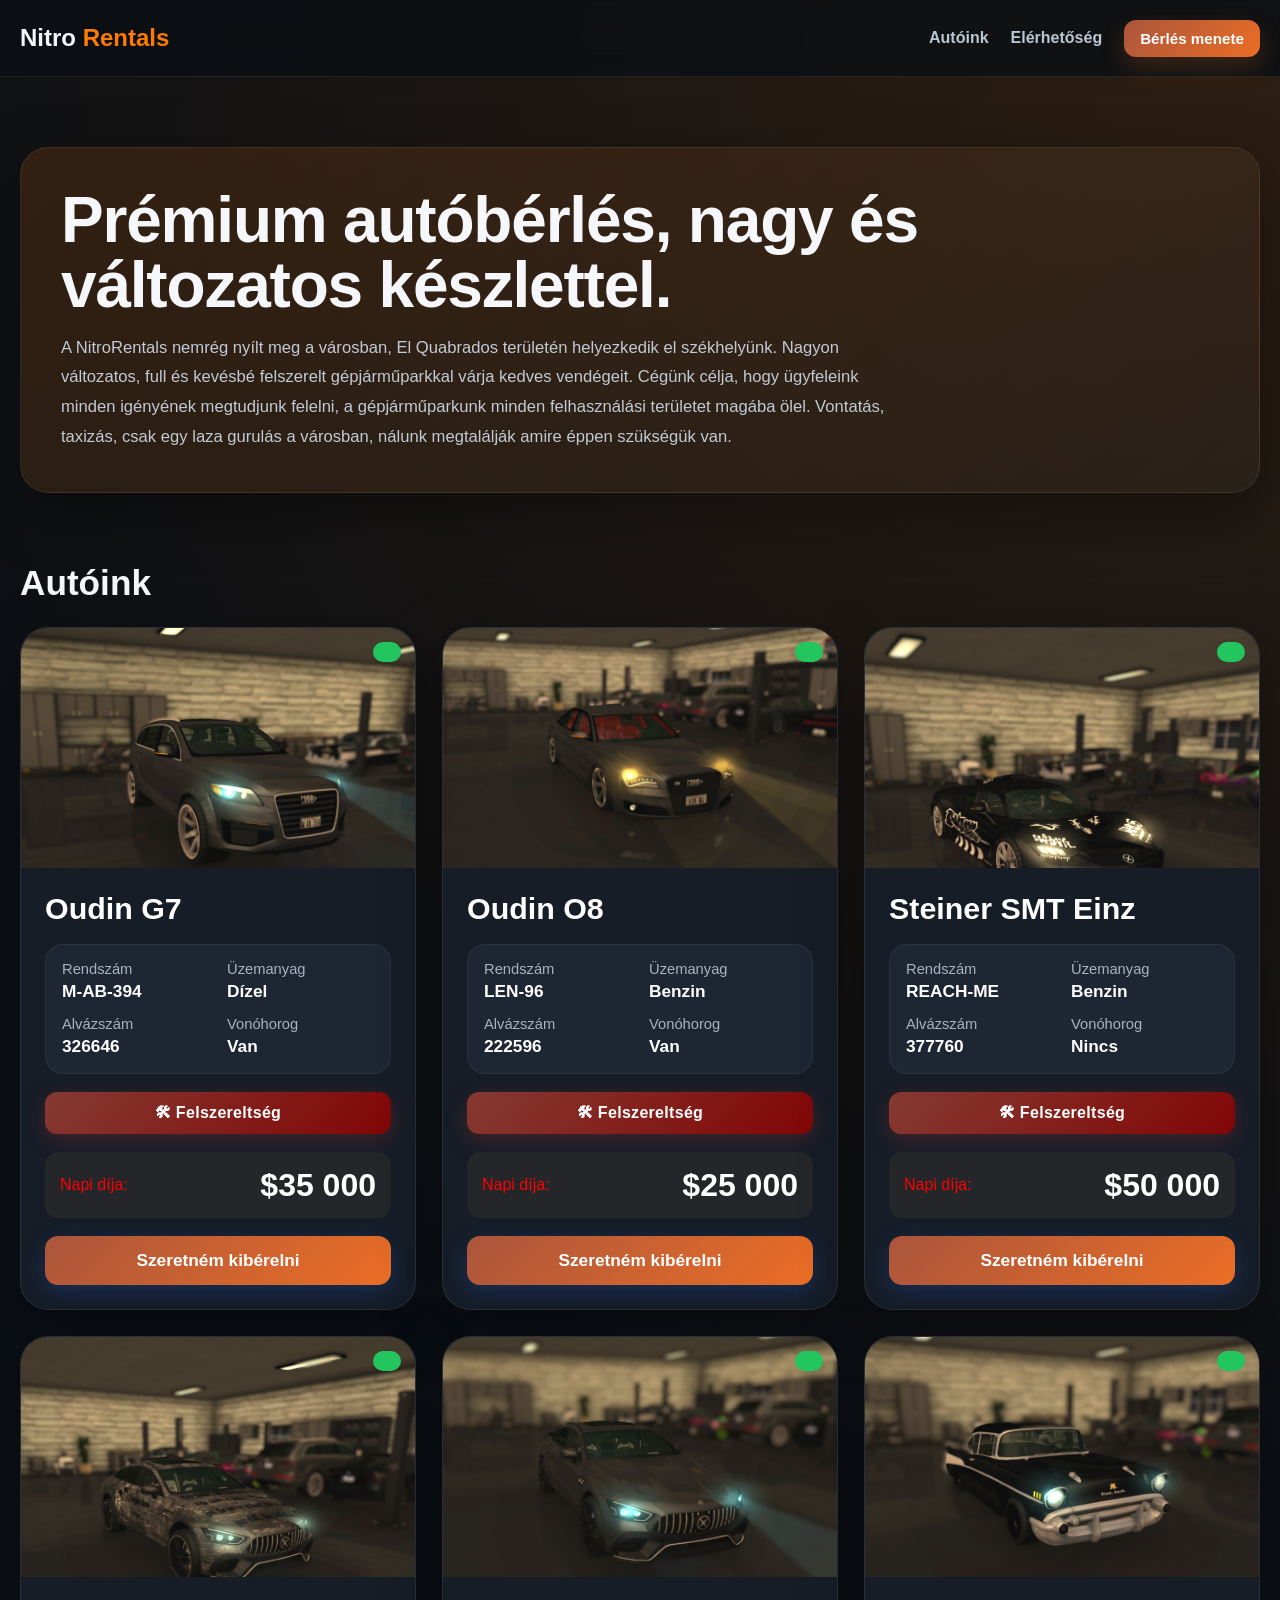
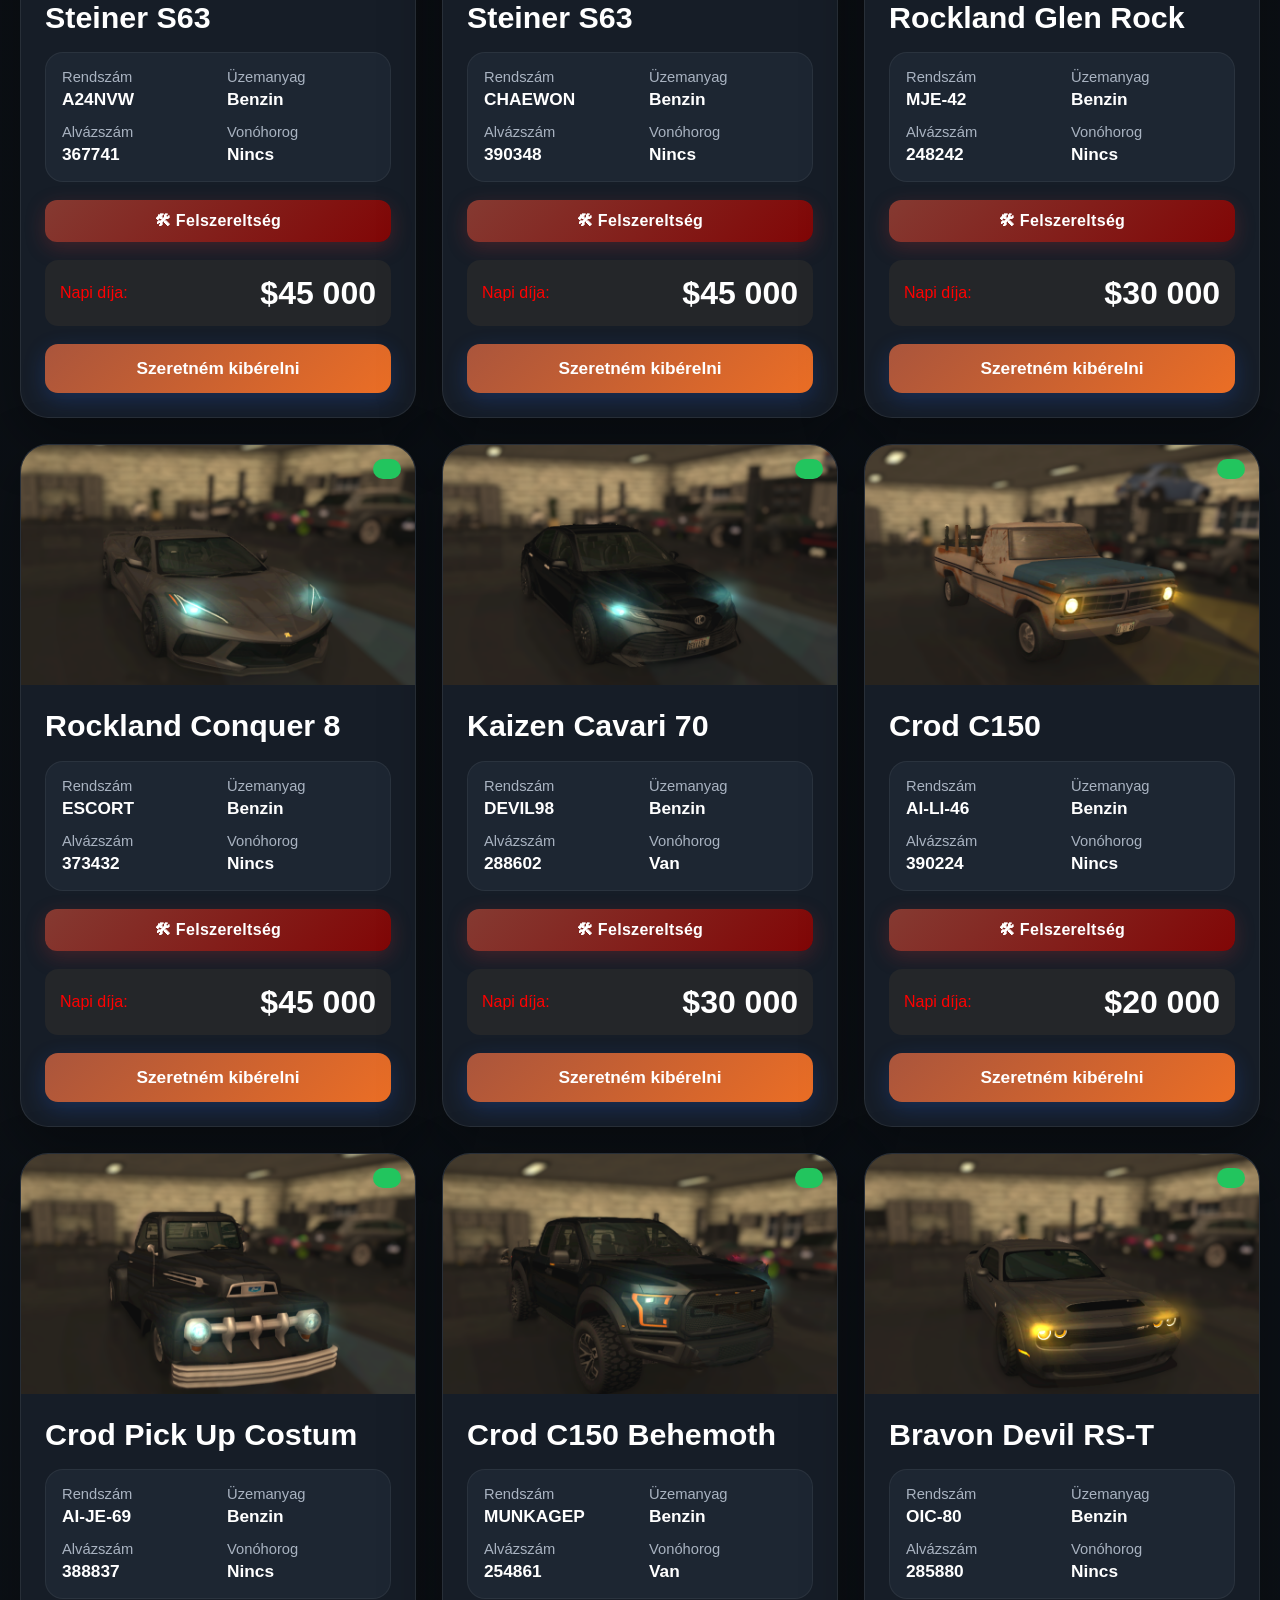
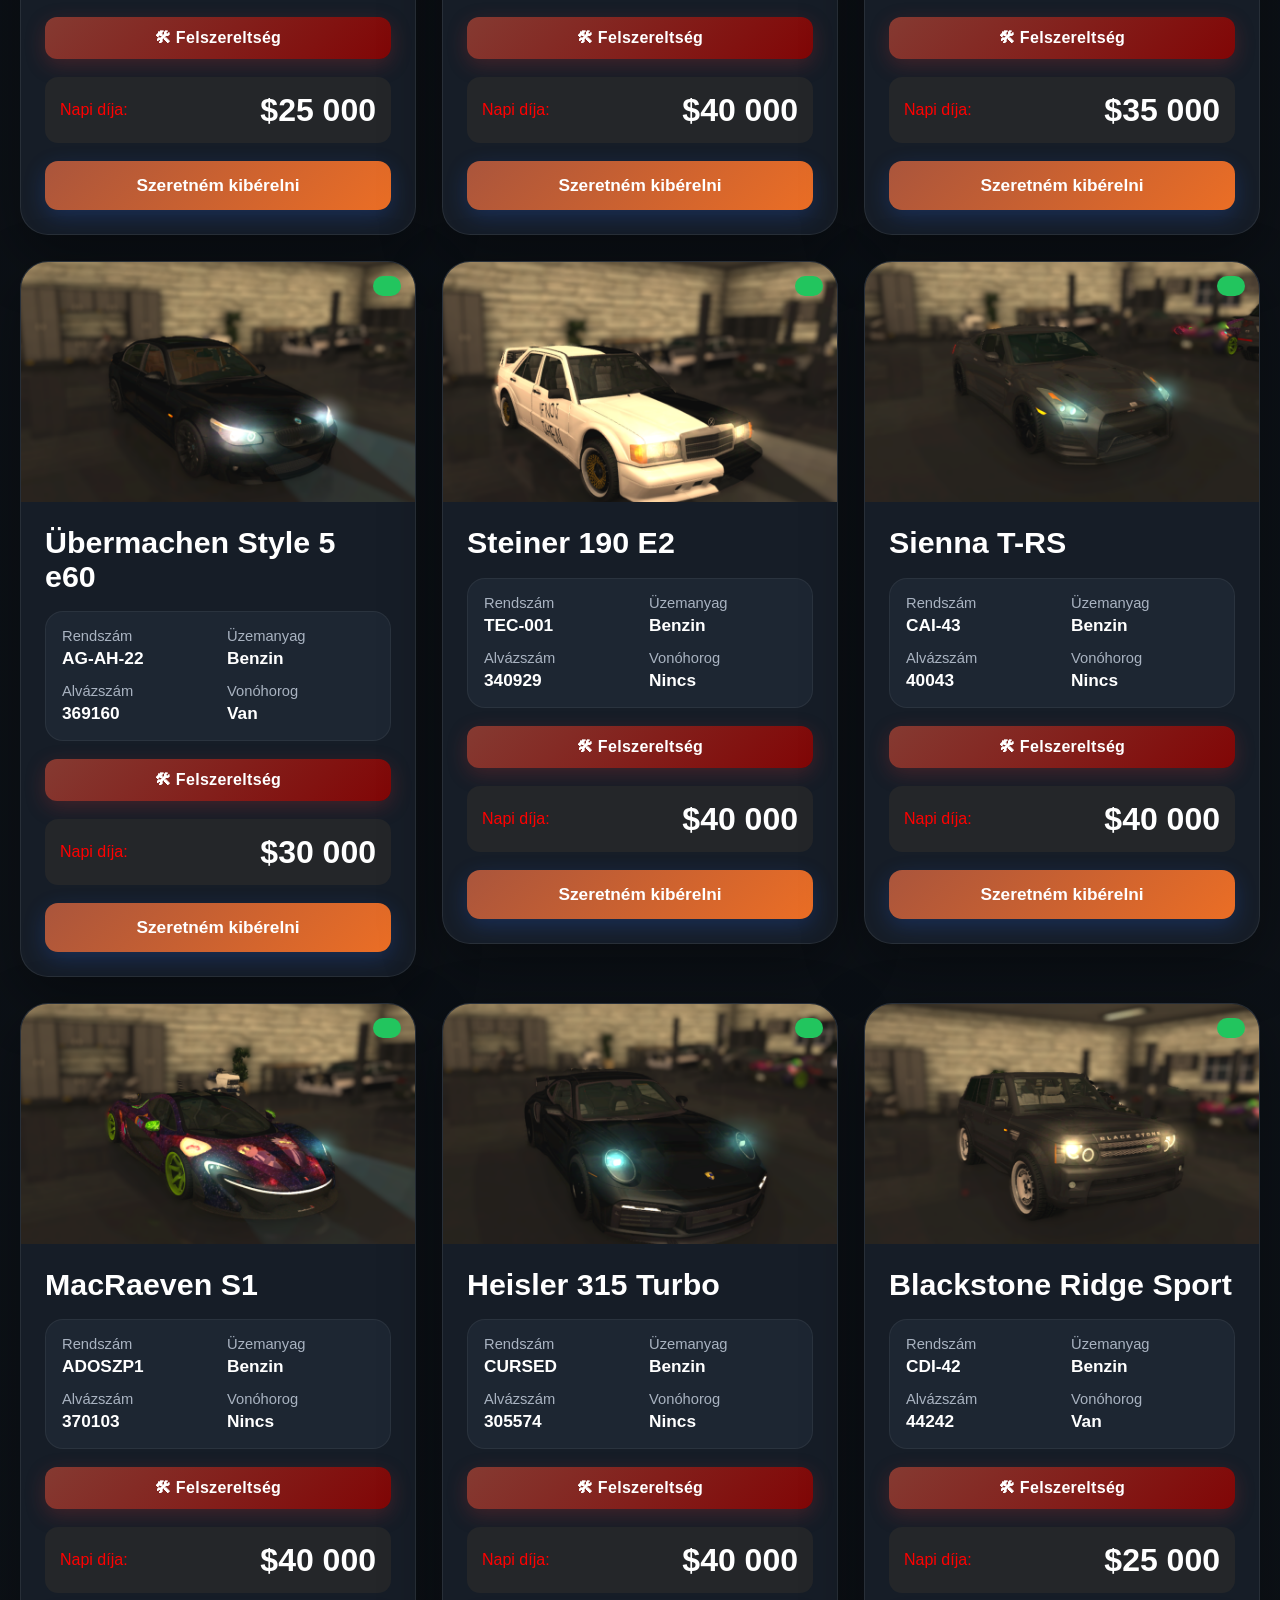
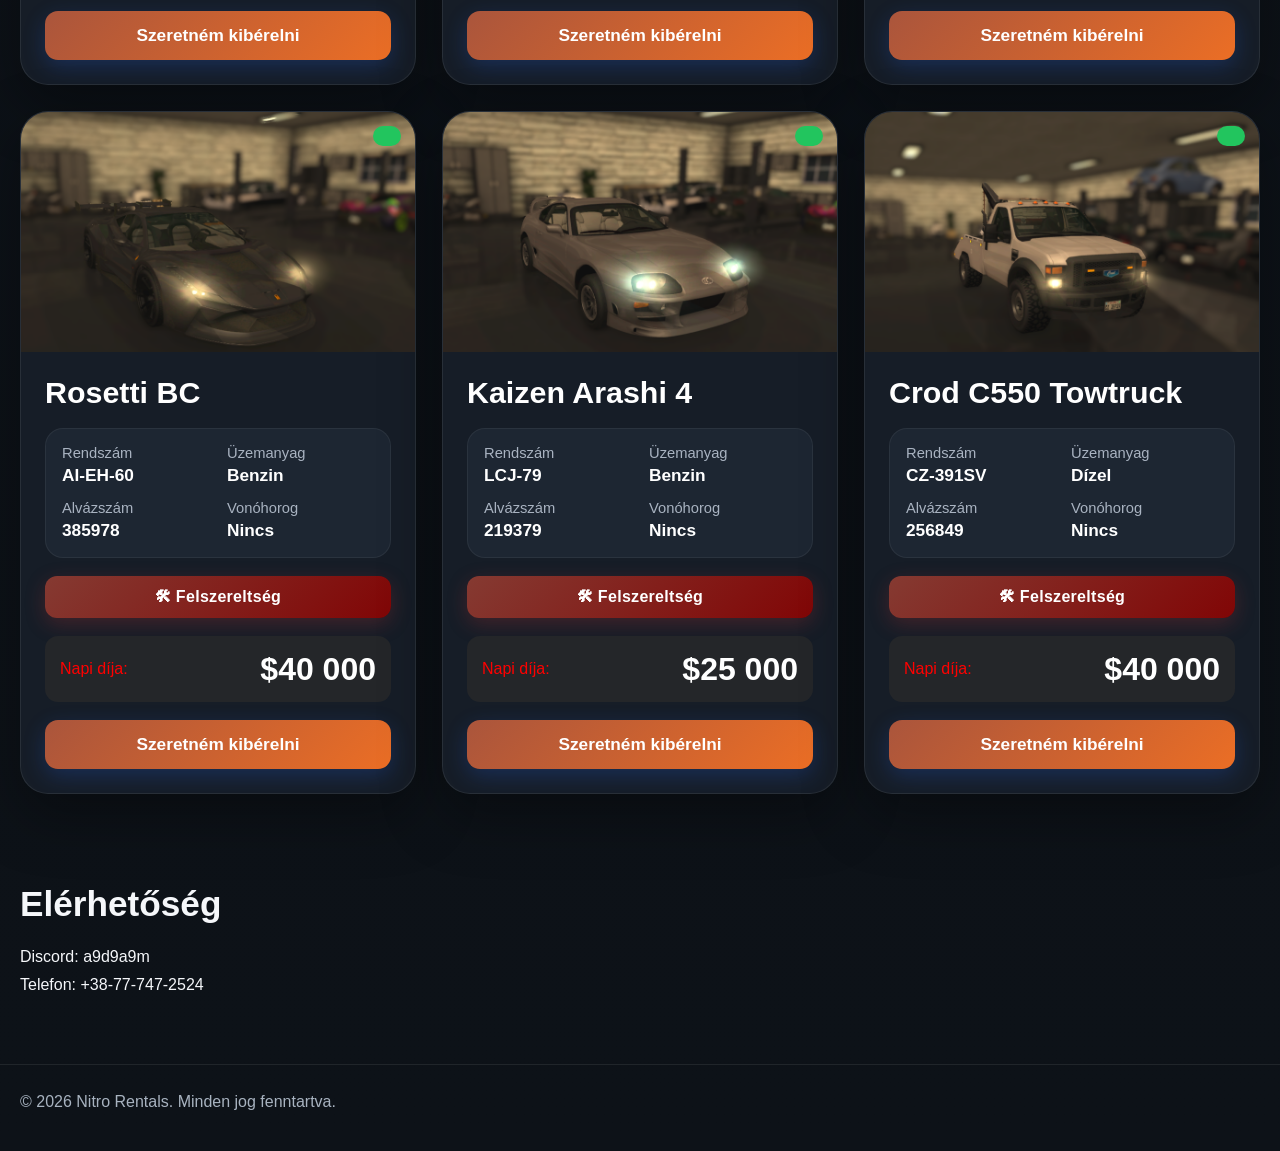
==== commit 6013be07: "Update index.html" ====
--- a/index.html
+++ b/index.html
@@ -511,7 +511,7 @@
                         <button class="tuning-btn"
                             onclick="openModal('Oudin G7', ['8 venom 2 egyedi tuning', 'Airride', 'Normál traffipax radar'])">🛠
                             Felszereltség</button>
-                        <div class="price-box"><span>Ár/nap:</span><strong>$35 000</strong></div>
+                        <div class="price-box"><span>Napi díja:</span><strong>$35 000</strong></div>
                         <button class="rent-btn" onclick="openRentModal()">Szeretném kibérelni</button>
                     </div>
                 </article>
@@ -532,7 +532,7 @@
                         <button class="tuning-btn"
                             onclick="openModal('Oudin O8', ['6 venom 2 verseny', '4-es ültetőrugó', 'Felni és Lámpa PJ'])">🛠
                             Felszereltség</button>
-                        <div class="price-box"><span>Ár/nap:</span><strong>$25 000</strong></div>
+                        <div class="price-box"><span>Napi díja:</span><strong>$25 000</strong></div>
                         <button class="rent-btn" onclick="openRentModal()">Szeretném kibérelni</button>
                     </div>
                 </article>
@@ -553,7 +553,7 @@
                         <button class="tuning-btn"
                             onclick="openModal('Steiner SMT Einz', ['8 venom 3 egyedi tuning', 'Airride', 'Egyedi matrica', 'Nitro'])">🛠
                             Felszereltség</button>
-                        <div class="price-box"><span>Ár/nap:</span><strong>$50 000</strong></div>
+                        <div class="price-box"><span>Napi díja:</span><strong>$50 000</strong></div>
                         <button class="rent-btn" onclick="openRentModal()">Szeretném kibérelni</button>
                     </div>
                 </article>
@@ -574,7 +574,7 @@
                         <button class="tuning-btn"
                             onclick="openModal('Steiner S63', ['8 venom 3 egyedi tuning', 'Airride', 'Egyedi matrica', 'Erős ABS', 'Normál traffipax radar'])">🛠
                             Felszereltség</button>
-                        <div class="price-box"><span>Ár/nap:</span><strong>$45 000</strong></div>
+                        <div class="price-box"><span>Napi díja:</span><strong>$45 000</strong></div>
                         <button class="rent-btn" onclick="openRentModal()">Szeretném kibérelni</button>
                     </div>
                 </article>
@@ -595,7 +595,7 @@
                         <button class="tuning-btn"
                             onclick="openModal('Steiner S63', ['8 venom 3 egyedi tuning', 'Airride', 'Prémium traffipax radar'])">🛠
                             Felszereltség</button>
-                        <div class="price-box"><span>Ár/nap:</span><strong>$45 000</strong></div>
+                        <div class="price-box"><span>Napi díja:</span><strong>$45 000</strong></div>
                         <button class="rent-btn" onclick="openRentModal()">Szeretném kibérelni</button>
                     </div>
                 </article>
@@ -616,7 +616,7 @@
                         <button class="tuning-btn"
                             onclick="openModal('Rockland Glen Rock', ['8 venom 2 egyedi tuning', 'Airride', 'Normál traffipax radar'])">🛠
                             Felszereltség</button>
-                        <div class="price-box"><span>Ár/nap:</span><strong>$30 000</strong></div>
+                        <div class="price-box"><span>Napi díja:</span><strong>$30 000</strong></div>
                         <button class="rent-btn" onclick="openRentModal()">Szeretném kibérelni</button>
                     </div>
                 </article>
@@ -637,7 +637,7 @@
                         <button class="tuning-btn"
                             onclick="openModal('Rockland Conquer 8', ['8 venom 3 egyedi tuning', 'Airride', 'Nitro'])">🛠
                             Felszereltség</button>
-                        <div class="price-box"><span>Ár/nap:</span><strong>$45 000</strong></div>
+                        <div class="price-box"><span>Napi díja:</span><strong>$45 000</strong></div>
                         <button class="rent-btn" onclick="openRentModal()">Szeretném kibérelni</button>
                     </div>
                 </article>
@@ -658,7 +658,7 @@
                         <button class="tuning-btn"
                             onclick="openModal('Kaizen Cavari 70', ['8 venom 3 egyedi tuning', 'Airride', 'Lámpa PJ', 'Nitro', 'Normál traffpax radar'])">🛠
                             Felszereltség</button>
-                        <div class="price-box"><span>Ár/nap:</span><strong>$30 000</strong></div>
+                        <div class="price-box"><span>Napi díja:</span><strong>$30 000</strong></div>
                         <button class="rent-btn" onclick="openRentModal()">Szeretném kibérelni</button>
                     </div>
                 </article>
@@ -679,7 +679,7 @@
                         <button class="tuning-btn"
                             onclick="openModal('Crod C150', ['8 venom 3 egyedi tuning', 'Airride'])">🛠
                             Felszereltség</button>
-                        <div class="price-box"><span>Ár/nap:</span><strong>$20 000</strong></div>
+                        <div class="price-box"><span>Napi díja:</span><strong>$20 000</strong></div>
                         <button class="rent-btn" onclick="openRentModal()">Szeretném kibérelni</button>
                     </div>
                 </article>
@@ -700,7 +700,7 @@
                         <button class="tuning-btn"
                             onclick="openModal('Crod Pick Up Costum', ['8 venom 3 egyedi tuning', 'Airride'])">🛠
                             Felszereltség</button>
-                        <div class="price-box"><span>Ár/nap:</span><strong>$25 000</strong></div>
+                        <div class="price-box"><span>Napi díja:</span><strong>$25 000</strong></div>
                         <button class="rent-btn" onclick="openRentModal()">Szeretném kibérelni</button>
                     </div>
                 </article>
@@ -721,7 +721,7 @@
                         <button class="tuning-btn"
                             onclick="openModal('Crod C150 Behemoth', ['8 venom 2 egyedi tuning', 'Airride', 'Normál traffipax radar'])">🛠
                             Felszereltség</button>
-                        <div class="price-box"><span>Ár/nap:</span><strong>$40 000</strong></div>
+                        <div class="price-box"><span>Napi díja:</span><strong>$40 000</strong></div>
                         <button class="rent-btn" onclick="openRentModal()">Szeretném kibérelni</button>
                     </div>
                 </article>
@@ -742,7 +742,7 @@
                         <button class="tuning-btn"
                             onclick="openModal('Bravon Devil RS-T', ['8 venom 3 egyedi tuning', 'Airride', 'Normál traffipax radar'])">🛠
                             Felszereltség</button>
-                        <div class="price-box"><span>Ár/nap:</span><strong>$35 000</strong></div>
+                        <div class="price-box"><span>Napi díja:</span><strong>$35 000</strong></div>
                         <button class="rent-btn" onclick="openRentModal()">Szeretném kibérelni</button>
                     </div>
                 </article>
@@ -763,7 +763,7 @@
                         <button class="tuning-btn"
                             onclick="openModal('Übermachen Style 5 e60', ['8 venom 3 egyedi tuning', 'Airride', 'Nitro, gyenge ABS', 'Felni és Lámpa PJ', 'Normál traffipax radar'])">🛠
                             Felszereltség</button>
-                        <div class="price-box"><span>Ár/nap:</span><strong>$30 000</strong></div>
+                        <div class="price-box"><span>Napi díja:</span><strong>$30 000</strong></div>
                         <button class="rent-btn" onclick="openRentModal()">Szeretném kibérelni</button>
                     </div>
                 </article>
@@ -784,7 +784,7 @@
                         <button class="tuning-btn"
                             onclick="openModal('Steiner 190 E2', ['8 venom 3 egyedi tuning', 'Airride', 'Egyedi matrica és felni PJ', 'Prémium traffipax radar'])">🛠
                             Felszereltség</button>
-                        <div class="price-box"><span>Ár/nap:</span><strong>$40 000</strong></div>
+                        <div class="price-box"><span>Napi díja:</span><strong>$40 000</strong></div>
                         <button class="rent-btn" onclick="openRentModal()">Szeretném kibérelni</button>
                     </div>
                 </article>
@@ -805,7 +805,7 @@
                         <button class="tuning-btn"
                             onclick="openModal('Sienna T-RS', ['8 venom 3 egyedi tuning', 'Airride', 'Prémium traffipax radar'])">🛠
                             Felszereltség</button>
-                        <div class="price-box"><span>Ár/nap:</span><strong>$40 000</strong></div>
+                        <div class="price-box"><span>Napi díja:</span><strong>$40 000</strong></div>
                         <button class="rent-btn" onclick="openRentModal()">Szeretném kibérelni</button>
                     </div>
                 </article>
@@ -826,7 +826,7 @@
                         <button class="tuning-btn"
                             onclick="openModal('MacRaeven S1', ['7 venom 2 egyedi tuning', 'Airride', 'Egyedi matrica', 'Normál traffipax radar'])">🛠
                             Felszereltség</button>
-                        <div class="price-box"><span>Ár/nap:</span><strong>$40 000</strong></div>
+                        <div class="price-box"><span>Napi díja:</span><strong>$40 000</strong></div>
                         <button class="rent-btn" onclick="openRentModal()">Szeretném kibérelni</button>
                     </div>
                 </article>
@@ -847,7 +847,7 @@
                         <button class="tuning-btn"
                             onclick="openModal('Heisler 315 Turbo', ['8 venom 3 egyedi tuning', 'Airride', 'Felni PJ', 'LSD ajtó', 'Prémium traffipax radar'])">🛠
                             Felszereltség</button>
-                        <div class="price-box"><span>Ár/nap:</span><strong>$40 000</strong></div>
+                        <div class="price-box"><span>Napi díja:</span><strong>$40 000</strong></div>
                         <button class="rent-btn" onclick="openRentModal()">Szeretném kibérelni</button>
                     </div>
                 </article>
@@ -868,7 +868,7 @@
                         <button class="tuning-btn"
                             onclick="openModal('Blackstone Ridge Sport', ['8 venom', '1-es ültetőrugó'])">🛠
                             Felszereltség</button>
-                        <div class="price-box"><span>Ár/nap:</span><strong>$25 000</strong></div>
+                        <div class="price-box"><span>Napi díja:</span><strong>$25 000</strong></div>
                         <button class="rent-btn" onclick="openRentModal()">Szeretném kibérelni</button>
                     </div>
                 </article>
@@ -889,7 +889,7 @@
                         <button class="tuning-btn"
                             onclick="openModal('Rosetti BC', ['8 venom 3 egyedi tuning', 'Airride'])">🛠
                             Felszereltség</button>
-                        <div class="price-box"><span>Ár/nap:</span><strong>$40 000</strong></div>
+                        <div class="price-box"><span>Napi díja:</span><strong>$40 000</strong></div>
                         <button class="rent-btn" onclick="openRentModal()">Szeretném kibérelni</button>
                     </div>
                 </article>
@@ -910,7 +910,7 @@
                         <button class="tuning-btn"
                             onclick="openModal('Kaizen Arashi 4', ['5 venom 1 verseny', '4-es ültetőrugó', 'Normál BF'])">🛠
                             Felszereltség</button>
-                        <div class="price-box"><span>Ár/nap:</span><strong>$25 000</strong></div>
+                        <div class="price-box"><span>Napi díja:</span><strong>$25 000</strong></div>
                         <button class="rent-btn" onclick="openRentModal()">Szeretném kibérelni</button>
                     </div>
                 </article>
@@ -930,7 +930,7 @@
                         </div>
                         <button class="tuning-btn" onclick="openModal('Crod C550 Towtruck', ['7 venom'])">🛠
                             Felszereltség</button>
-                        <div class="price-box"><span>Ár/nap:</span><strong>$40 000</strong></div>
+                        <div class="price-box"><span>Napi díja:</span><strong>$40 000</strong></div>
                         <button class="rent-btn" onclick="openRentModal()">Szeretném kibérelni</button>
                     </div>
                 </article>
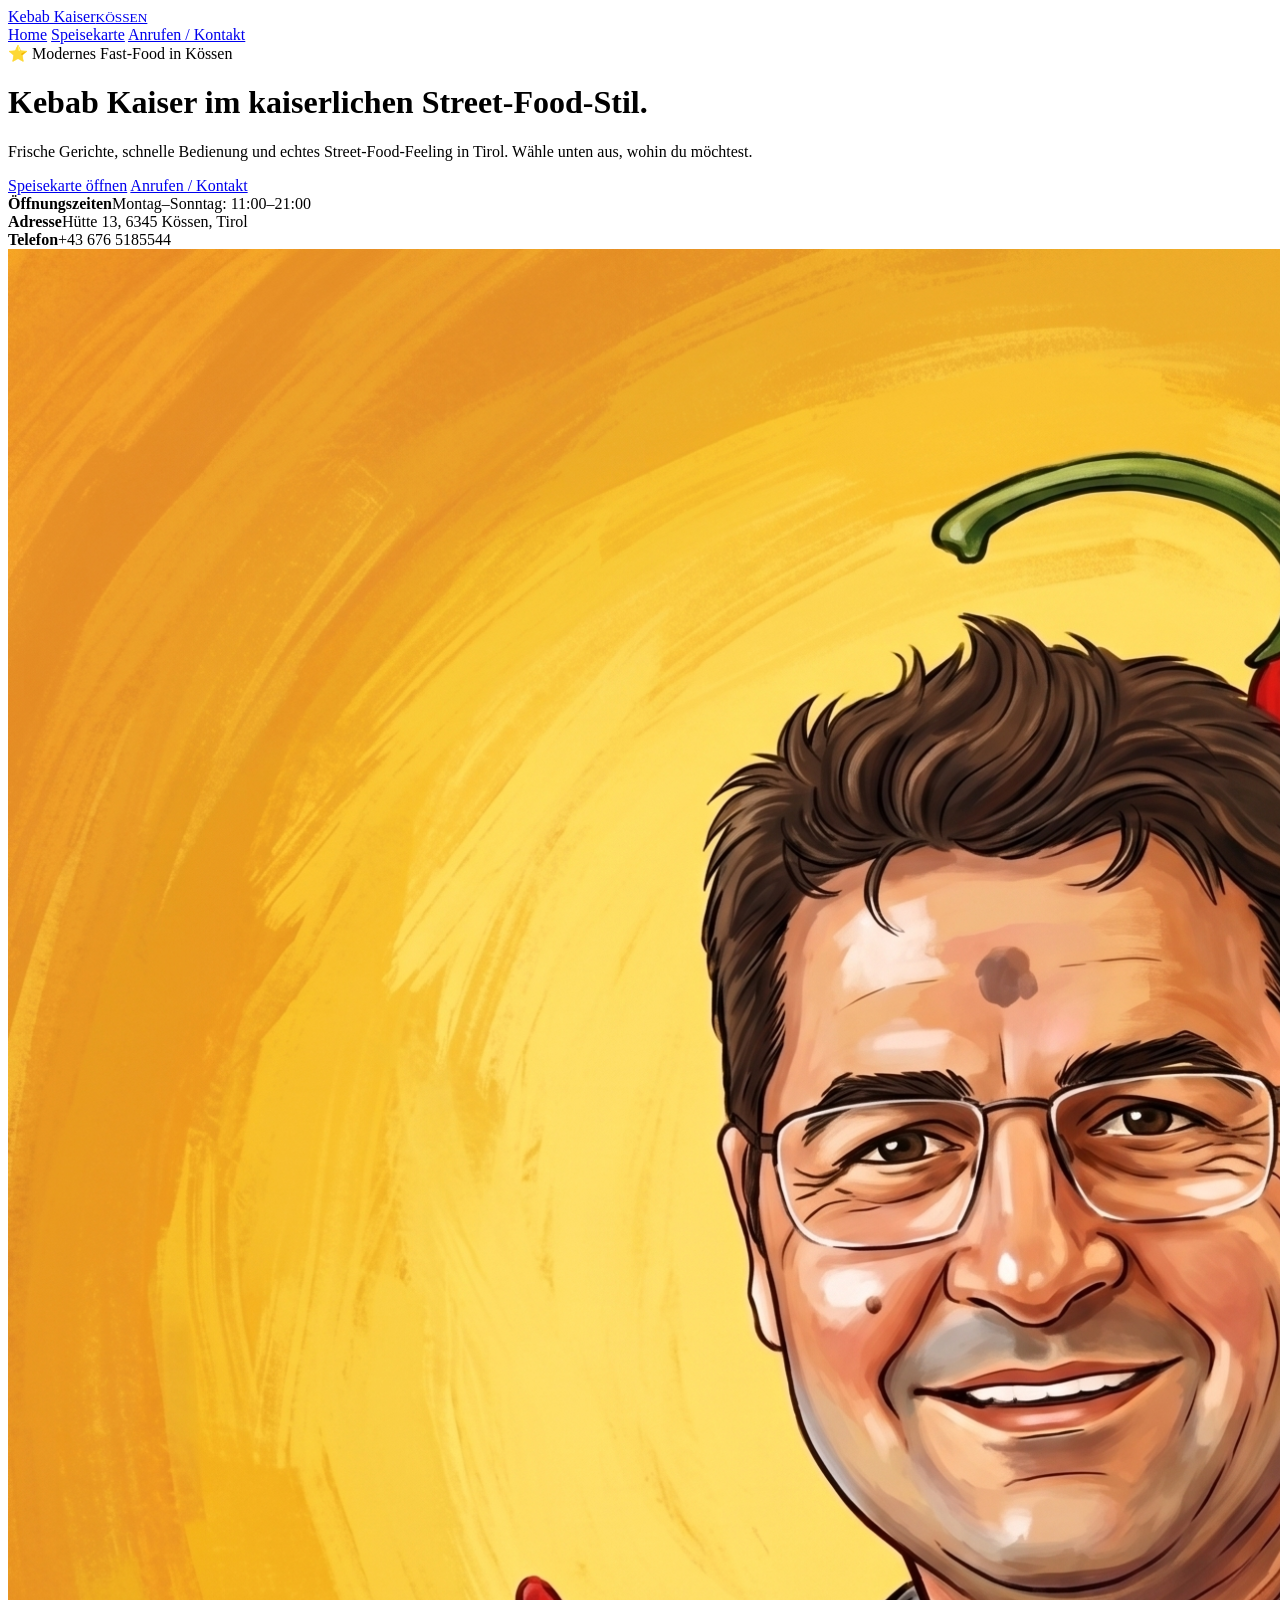
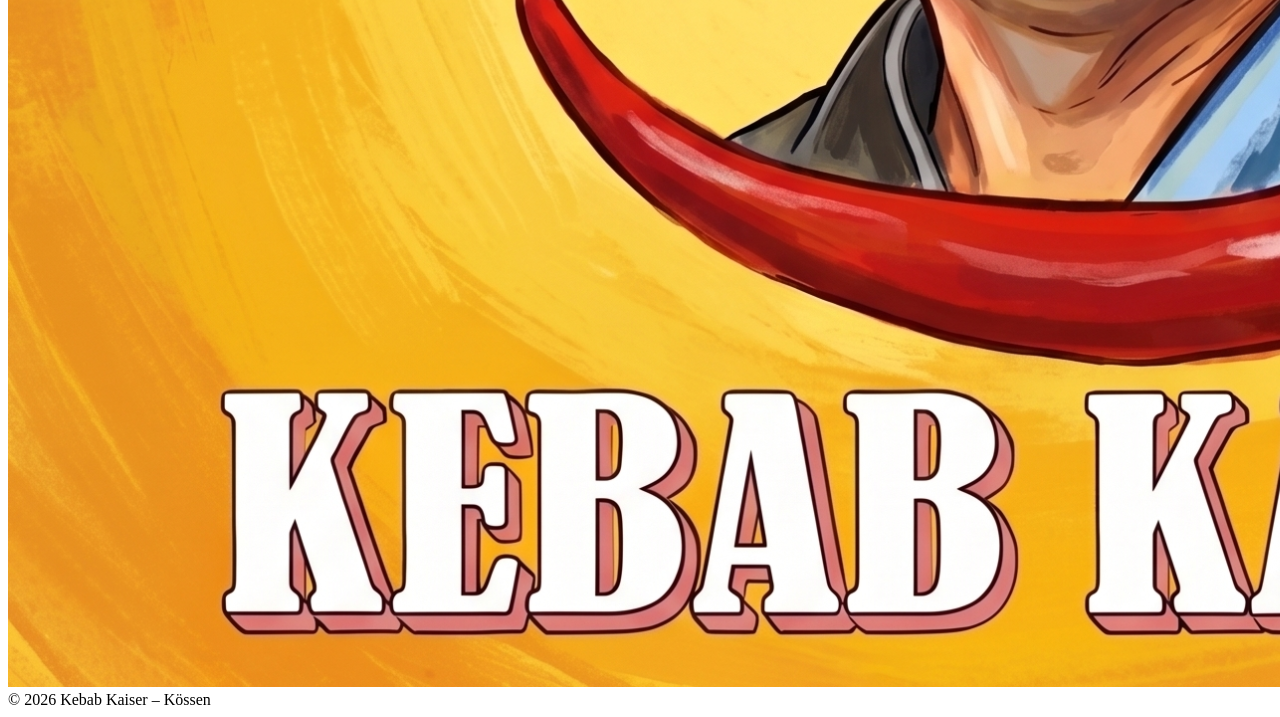
==== commit 78569d99: "Add files via upload" ====
--- a/index.html
+++ b/index.html
@@ -1,1099 +1,51 @@
 <!DOCTYPE html>
-<html lang="hu">
+<html lang="de">
 
 <head>
-    <meta charset="UTF-8" />
-    <meta name="viewport" content="width=device-width, initial-scale=1.0" />
-    <title>Nitro Rentals</title>
-    <style>
-        :root {
-            --bg: #0b0f14;
-            --bg-soft: #121922;
-            --card: #161d27;
-            --card-soft: #1d2632;
-            --text: #f5f7fa;
-            --muted: #a9b3c1;
-            --accent: #ff7a00;
-            --accent-2: #ffb15c;
-            --blue: #3b82f6;
-            --gray1: #a14134cc;
-            --gray2: #810606;
-            --success: #22c55e;
-            --fail: #ff0000;
-            --line: rgba(255, 255, 255, 0.08);
-            --shadow: 0 20px 60px rgba(0, 0, 0, 0.35);
-            --max: 1280px;
-        }
-
-        * {
-            box-sizing: border-box;
-        }
-
-        html {
-            scroll-behavior: smooth;
-        }
-
-        body {
-            margin: 0;
-            font-family: Arial, Helvetica, sans-serif;
-            background:
-                radial-gradient(circle at top right, rgba(255, 122, 0, 0.14), transparent 25%),
-                linear-gradient(180deg, #0b0f14 0%, #0d1218 100%);
-            color: var(--text);
-        }
-
-        a {
-            text-decoration: none;
-            color: inherit;
-        }
-
-        .container {
-            width: min(var(--max), calc(100% - 40px));
-            margin: 0 auto;
-        }
-
-        .navbar {
-            position: sticky;
-            top: 0;
-            z-index: 1000;
-            background: rgba(11, 15, 20, .8);
-            backdrop-filter: blur(14px);
-            border-bottom: 1px solid var(--line);
-        }
-
-        .nav-inner {
-            min-height: 76px;
-            display: flex;
-            justify-content: space-between;
-            align-items: center;
-            gap: 20px;
-        }
-
-        .brand {
-            font-size: 1.5rem;
-            font-weight: 800;
-        }
-
-        .brand span {
-            color: var(--accent);
-        }
-
-        .nav-links {
-            display: flex;
-            gap: 22px;
-            flex-wrap: wrap;
-            align-items: center;
-        }
-
-        .nav-links a {
-            color: #bcc6d3;
-            font-weight: 700;
-        }
-
-        .menu-guide-btn {
-            border: none;
-            cursor: pointer;
-            background: linear-gradient(135deg, #aa553c, #eb6e25);
-            color: #fff;
-            font-size: 0.95rem;
-            font-weight: 800;
-            border-radius: 12px;
-            padding: 10px 16px;
-            box-shadow: 0 10px 25px rgba(235, 110, 37, 0.20);
-            transition: 0.2s ease;
-        }
-
-        .menu-guide-btn:hover {
-            transform: translateY(-2px);
-        }
-
-        .hero {
-            padding: 70px 0 50px;
-        }
-
-        .hero-box {
-            background: linear-gradient(135deg, rgba(255, 122, 0, .14), rgba(255, 255, 255, .03));
-            border: 1px solid var(--line);
-            border-radius: 28px;
-            padding: 40px;
-            box-shadow: var(--shadow);
-        }
-
-        .hero h1 {
-            margin: 0 0 14px;
-            font-size: clamp(2.1rem, 5vw, 4rem);
-            line-height: 1.02;
-            letter-spacing: -1.2px;
-        }
-
-        .hero p {
-            margin: 0;
-            max-width: 850px;
-            color: #c2cad6;
-            line-height: 1.8;
-            font-size: 1.04rem;
-        }
-
-        section {
-            padding: 20px 0 70px;
-        }
-
-        .section-head {
-            margin-bottom: 24px;
-        }
-
-        .section-head h2 {
-            margin: 0 0 10px;
-            font-size: 2.2rem;
-        }
-
-        .rent-modal {
-            position: fixed;
-            inset: 0;
-            background: rgba(8, 10, 14, .72);
-            display: none;
-            align-items: center;
-            justify-content: center;
-            padding: 20px;
-            z-index: 3002;
-        }
-
-        .rent-modal.active {
-            display: flex;
-        }
-
-        .rent-modal-box {
-            width: min(560px, 100%);
-            background: #161d27;
-            color: #fff;
-            border: 1px solid rgba(255, 255, 255, 0.08);
-            border-radius: 24px;
-            padding: 28px;
-            box-shadow: 0 20px 60px rgba(0, 0, 0, .35);
-            position: relative;
-        }
-
-        .rent-modal-box h3 {
-            margin: 0 0 16px;
-            font-size: 1.6rem;
-        }
-
-        .rent-modal-box p {
-            color: #c2cad6;
-            line-height: 1.8;
-            margin: 0 0 18px;
-        }
-
-        .rent-contact-list {
-            display: grid;
-            gap: 12px;
-            color: #fff;
-            line-height: 1.7;
-            background: rgba(255, 255, 255, 0.03);
-            border: 1px solid rgba(255, 255, 255, 0.06);
-            border-radius: 16px;
-            padding: 18px;
-        }
-
-        .section-head p {
-            margin: 0;
-            color: var(--muted);
-            line-height: 1.7;
-        }
-
-        .fleet-grid {
-            display: grid;
-            grid-template-columns: repeat(3, minmax(0, 1fr));
-            gap: 26px;
-            align-items: start;
-        }
-
-        .car-card {
-            background: var(--card);
-            border: 1px solid var(--line);
-            border-radius: 28px;
-            overflow: hidden;
-            box-shadow: var(--shadow);
-            display: flex;
-            flex-direction: column;
-        }
-
-        .car-image-wrap {
-            position: relative;
-            height: 240px;
-            overflow: hidden;
-            background: #111;
-        }
-
-        .car-image-wrap img {
-            width: 100%;
-            height: 100%;
-            object-fit: cover;
-            display: block;
-        }
-
-        .availability {
-            position: absolute;
-            top: 14px;
-            right: 14px;
-            background: var(--success);
-            color: #fff;
-            font-size: .92rem;
-            font-weight: 800;
-            padding: 10px 14px;
-            border-radius: 999px;
-        }
-
-        .not-availability {
-            position: absolute;
-            top: 14px;
-            right: 14px;
-            background: var(--fail);
-            color: #fff;
-            font-size: .92rem;
-            font-weight: 800;
-            padding: 10px 14px;
-            border-radius: 999px;
-        }
-
-        .car-body {
-            padding: 24px;
-            display: flex;
-            flex-direction: column;
-            gap: 18px;
-        }
-
-        .car-title {
-            font-size: 1.9rem;
-            margin: 0;
-            color: #fff;
-            line-height: 1.1;
-        }
-
-        .spec-box {
-            background: var(--card-soft);
-            border: 1px solid rgba(255, 255, 255, 0.06);
-            border-radius: 18px;
-            padding: 16px;
-            display: grid;
-            grid-template-columns: repeat(2, minmax(0, 1fr));
-            gap: 14px 18px;
-        }
-
-        .spec-item small {
-            display: block;
-            color: var(--muted);
-            font-size: .92rem;
-            margin-bottom: 4px;
-        }
-
-        .spec-item strong {
-            display: block;
-            font-size: 1.08rem;
-            color: #fff;
-        }
-
-        .tuning-btn {
-            width: 100%;
-            border: none;
-            cursor: pointer;
-            background: linear-gradient(135deg, var(--gray1), var(--gray2));
-            color: #ffffff;
-            font-weight: 900;
-            letter-spacing: .3px;
-            border-radius: 12px;
-            padding: 12px 14px;
-            font-size: 1rem;
-            box-shadow: 0 6px 20px rgba(197, 50, 50, 0.25);
-        }
-
-        .price-box {
-            background: #242629;
-            border-radius: 13px;
-            padding: 17px 15px;
-            display: flex;
-            justify-content: space-between;
-            align-items: center;
-            margin-bottom: 0;
-        }
-
-        .price-box span {
-            color: #ff0000;
-            font-size: 1rem;
-        }
-
-        .price-box strong {
-            color: #ffffff;
-            font-size: 2rem;
-            line-height: 1;
-            font-weight: 900;
-        }
-
-        .rent-btn {
-            width: 100%;
-            border: none;
-            cursor: pointer;
-            background: linear-gradient(135deg, #aa553c, #eb6e25);
-            color: #fff;
-            font-size: 1.08rem;
-            font-weight: 900;
-            border-radius: 13px;
-            padding: 14px 15px;
-            box-shadow: 0 7px 22px rgba(37, 99, 235, .24);
-            margin-top: 0;
-            display: flex;
-            align-items: center;
-            justify-content: center;
-            text-decoration: none;
-        }
-
-        .contact-list {
-            display: grid;
-            gap: 10px;
-        }
-
-        .modal,
-        .guide-modal {
-            position: fixed;
-            inset: 0;
-            background: rgba(8, 10, 14, .72);
-            display: none;
-            align-items: center;
-            justify-content: center;
-            padding: 20px;
-            z-index: 3000;
-        }
-
-        .modal.active,
-        .guide-modal.active {
-            display: flex;
-        }
-
-        .modal-box,
-        .guide-modal-box {
-            width: min(700px, 100%);
-            max-height: 85vh;
-            overflow-y: auto;
-            background: #161d27;
-            color: #fff;
-            border: 1px solid rgba(255, 255, 255, 0.08);
-            border-radius: 24px;
-            padding: 28px;
-            box-shadow: 0 20px 60px rgba(0, 0, 0, .35);
-            position: relative;
-        }
-
-        .modal-box h3,
-        .guide-modal-box h3 {
-            margin: 0 0 14px;
-            font-size: 1.5rem;
-        }
-
-        .guide-modal-box ul {
-            margin: 0 0 16px;
-            padding-left: 22px;
-            line-height: 1.8;
-            color: #c2cad6;
-        }
-
-        .guide-modal-box li {
-            margin-bottom: 12px;
-        }
-
-        .guide-modal-box p {
-            color: #c2cad6;
-            line-height: 1.8;
-            margin: 0 0 14px;
-        }
-
-        .close-btn {
-            position: sticky;
-            top: 0;
-            margin-left: auto;
-            display: flex;
-            align-items: center;
-            justify-content: center;
-            width: 40px;
-            height: 40px;
-            border: none;
-            border-radius: 999px;
-            background: #ff2e2e;
-            color: #fff;
-            font-size: 1.1rem;
-            font-weight: 900;
-            cursor: pointer;
-            z-index: 2;
-        }
-
-        .footer {
-            border-top: 1px solid var(--line);
-            padding: 28px 0 40px;
-            color: #a8b3c0;
-        }
-
-        @media (max-width: 1024px) {
-            .fleet-grid {
-                grid-template-columns: repeat(2, minmax(0, 1fr));
-            }
-        }
-
-        @media (max-width: 760px) {
-            .nav-inner {
-                flex-direction: column;
-                justify-content: center;
-                padding: 14px 0;
-            }
-
-            .fleet-grid {
-                grid-template-columns: 1fr;
-            }
-
-            .spec-box {
-                grid-template-columns: 1fr;
-            }
-
-            .hero-box {
-                padding: 28px;
-            }
-        }
-    </style>
+  <meta charset="UTF-8" />
+  <meta name="viewport" content="width=device-width, initial-scale=1.0" />
+  <title>Kebab Kaiser | Home</title>
+  <link rel="stylesheet" href="style.css">
 </head>
 
 <body>
+  <header>
+    <nav>
+      <a class="brand" href="index.html">
+        <div><span class="brand-title">Kebab Kaiser</span><small>KÖSSEN</small></div>
+      </a>
+      <div class="navlinks">
+        <a href="index.html">Home</a>
+        <a href="speisekarte.html">Speisekarte</a>
+        <a href="kontakt.html">Anrufen / Kontakt</a>
+      </div>
+    </nav>
+  </header>
 
-    <header class="navbar">
-        <div class="container nav-inner">
-            <div class="brand">Nitro <span>Rentals</span></div>
-            <nav class="nav-links">
-                <a href="#fleet">Autóink</a>
-                <a href="#contact">Elérhetőség</a>
-                <button class="menu-guide-btn" onclick="openGuideModal()">Bérlés menete</button>
-            </nav>
-        </div>
-    </header>
+  <main class="page hero">
+    <div>
+      <div class="pill">⭐ Modernes Fast-Food in Kössen</div>
+      <h1>Kebab Kaiser im <span>kaiserlichen</span> Street-Food-Stil.</h1>
+      <p class="lead">Frische Gerichte, schnelle Bedienung und echtes Street-Food-Feeling in Tirol. Wähle unten aus,
+        wohin du möchtest.</p>
+      <div class="hero-buttons">
+        <a class="btn" href="speisekarte.html">Speisekarte öffnen</a>
+        <a class="btn light" href="kontakt.html">Anrufen / Kontakt</a>
+      </div>
 
-    <section class="hero">
-        <div class="container">
-            <div class="hero-box">
-                <h1>Prémium autóbérlés, nagy és változatos készlettel.</h1>
-                <p>
-                    A NitroRentals nemrég nyílt meg a városban, El Quabrados területén helyezkedik el székhelyünk.
-                    Nagyon változatos, full és kevésbé felszerelt gépjárműparkkal várja kedves vendégeit. Cégünk célja,
-                    hogy ügyfeleink minden igényének megtudjunk felelni, a gépjárműparkunk minden felhasználási
-                    területet magába ölel. Vontatás, taxizás, csak egy laza gurulás a városban, nálunk megtalálják amire
-                    éppen szükségük van.
-                </p>
-            </div>
-        </div>
-    </section>
-
-    <section id="fleet">
-        <div class="container">
-            <div class="section-head">
-                <h2>Autóink</h2>
-            </div>
-
-            <div class="fleet-grid">
-
-                <article class="car-card">
-                    <div class="car-image-wrap">
-                        <img src="images/Audi-Q7.png" alt="Audi-Q7">
-                        <div class="availability"></div>
-                    </div>
-                    <div class="car-body">
-                        <h3 class="car-title">Oudin G7</h3>
-                        <div class="spec-box">
-                            <div class="spec-item"><small>Rendszám</small><strong>M-AB-394</strong></div>
-                            <div class="spec-item"><small>Üzemanyag</small><strong>Dízel</strong></div>
-                            <div class="spec-item"><small>Alvázszám</small><strong>326646</strong></div>
-                            <div class="spec-item"><small>Vonóhorog</small><strong>Van</strong></div>
-                        </div>
-                        <button class="tuning-btn"
-                            onclick="openModal('Oudin G7', ['8 venom 2 egyedi tuning', 'Airride', 'Normál traffipax radar'])">🛠
-                            Felszereltség</button>
-                        <div class="price-box"><span>Napi díja:</span><strong>$35 000</strong></div>
-                        <button class="rent-btn" onclick="openRentModal()">Szeretném kibérelni</button>
-                    </div>
-                </article>
-
-                <article class="car-card">
-                    <div class="car-image-wrap">
-                        <img src="images/Audi-A8.png" alt="AudiA8"> alt="Audi-A8">
-                        <div class="availability"></div>
-                    </div>
-                    <div class="car-body">
-                        <h3 class="car-title">Oudin O8</h3>
-                        <div class="spec-box">
-                            <div class="spec-item"><small>Rendszám</small><strong>LEN-96</strong></div>
-                            <div class="spec-item"><small>Üzemanyag</small><strong>Benzin</strong></div>
-                            <div class="spec-item"><small>Alvázszám</small><strong>222596</strong></div>
-                            <div class="spec-item"><small>Vonóhorog</small><strong>Van</strong></div>
-                        </div>
-                        <button class="tuning-btn"
-                            onclick="openModal('Oudin O8', ['6 venom 2 verseny', '4-es ültetőrugó', 'Felni és Lámpa PJ'])">🛠
-                            Felszereltség</button>
-                        <div class="price-box"><span>Napi díja:</span><strong>$25 000</strong></div>
-                        <button class="rent-btn" onclick="openRentModal()">Szeretném kibérelni</button>
-                    </div>
-                </article>
-
-                <article class="car-card">
-                    <div class="car-image-wrap">
-                        <img src="images/AMG-ONE.png" alt="AMG-ONE">
-                        <div class="availability"></div>
-                    </div>
-                    <div class="car-body">
-                        <h3 class="car-title">Steiner SMT Einz</h3>
-                        <div class="spec-box">
-                            <div class="spec-item"><small>Rendszám</small><strong>REACH-ME</strong></div>
-                            <div class="spec-item"><small>Üzemanyag</small><strong>Benzin</strong></div>
-                            <div class="spec-item"><small>Alvázszám</small><strong>377760</strong></div>
-                            <div class="spec-item"><small>Vonóhorog</small><strong>Nincs</strong></div>
-                        </div>
-                        <button class="tuning-btn"
-                            onclick="openModal('Steiner SMT Einz', ['8 venom 3 egyedi tuning', 'Airride', 'Egyedi matrica', 'Nitro'])">🛠
-                            Felszereltség</button>
-                        <div class="price-box"><span>Napi díja:</span><strong>$50 000</strong></div>
-                        <button class="rent-btn" onclick="openRentModal()">Szeretném kibérelni</button>
-                    </div>
-                </article>
-
-                <article class="car-card">
-                    <div class="car-image-wrap">
-                        <img src="images/A24NVW-GT63S.png" alt="a24nvw">
-                        <div class="availability"></div>
-                    </div>
-                    <div class="car-body">
-                        <h3 class="car-title">Steiner S63</h3>
-                        <div class="spec-box">
-                            <div class="spec-item"><small>Rendszám</small><strong>A24NVW</strong></div>
-                            <div class="spec-item"><small>Üzemanyag</small><strong>Benzin</strong></div>
-                            <div class="spec-item"><small>Alvázszám</small><strong>367741</strong></div>
-                            <div class="spec-item"><small>Vonóhorog</small><strong>Nincs</strong></div>
-                        </div>
-                        <button class="tuning-btn"
-                            onclick="openModal('Steiner S63', ['8 venom 3 egyedi tuning', 'Airride', 'Egyedi matrica', 'Erős ABS', 'Normál traffipax radar'])">🛠
-                            Felszereltség</button>
-                        <div class="price-box"><span>Napi díja:</span><strong>$45 000</strong></div>
-                        <button class="rent-btn" onclick="openRentModal()">Szeretném kibérelni</button>
-                    </div>
-                </article>
-
-                <article class="car-card">
-                    <div class="car-image-wrap">
-                        <img src="images/CHAEWON-GT63S.png" alt="Chaewon">
-                        <div class="availability"></div>
-                    </div>
-                    <div class="car-body">
-                        <h3 class="car-title">Steiner S63</h3>
-                        <div class="spec-box">
-                            <div class="spec-item"><small>Rendszám</small><strong>CHAEWON</strong></div>
-                            <div class="spec-item"><small>Üzemanyag</small><strong>Benzin</strong></div>
-                            <div class="spec-item"><small>Alvázszám</small><strong>390348</strong></div>
-                            <div class="spec-item"><small>Vonóhorog</small><strong>Nincs</strong></div>
-                        </div>
-                        <button class="tuning-btn"
-                            onclick="openModal('Steiner S63', ['8 venom 3 egyedi tuning', 'Airride', 'Prémium traffipax radar'])">🛠
-                            Felszereltség</button>
-                        <div class="price-box"><span>Napi díja:</span><strong>$45 000</strong></div>
-                        <button class="rent-btn" onclick="openRentModal()">Szeretném kibérelni</button>
-                    </div>
-                </article>
-
-                <article class="car-card">
-                    <div class="car-image-wrap">
-                        <img src="images/Bel-Air.png" alt="Bel-Air">
-                        <div class="availability"></div>
-                    </div>
-                    <div class="car-body">
-                        <h3 class="car-title">Rockland Glen Rock</h3>
-                        <div class="spec-box">
-                            <div class="spec-item"><small>Rendszám</small><strong>MJE-42</strong></div>
-                            <div class="spec-item"><small>Üzemanyag</small><strong>Benzin</strong></div>
-                            <div class="spec-item"><small>Alvázszám</small><strong>248242</strong></div>
-                            <div class="spec-item"><small>Vonóhorog</small><strong>Nincs</strong></div>
-                        </div>
-                        <button class="tuning-btn"
-                            onclick="openModal('Rockland Glen Rock', ['8 venom 2 egyedi tuning', 'Airride', 'Normál traffipax radar'])">🛠
-                            Felszereltség</button>
-                        <div class="price-box"><span>Napi díja:</span><strong>$30 000</strong></div>
-                        <button class="rent-btn" onclick="openRentModal()">Szeretném kibérelni</button>
-                    </div>
-                </article>
-
-                <article class="car-card">
-                    <div class="car-image-wrap">
-                        <img src="images/C8.png" alt="C8">
-                        <div class="availability"></div>
-                    </div>
-                    <div class="car-body">
-                        <h3 class="car-title">Rockland Conquer 8</h3>
-                        <div class="spec-box">
-                            <div class="spec-item"><small>Rendszám</small><strong>ESCORT</strong></div>
-                            <div class="spec-item"><small>Üzemanyag</small><strong>Benzin</strong></div>
-                            <div class="spec-item"><small>Alvázszám</small><strong>373432</strong></div>
-                            <div class="spec-item"><small>Vonóhorog</small><strong>Nincs</strong></div>
-                        </div>
-                        <button class="tuning-btn"
-                            onclick="openModal('Rockland Conquer 8', ['8 venom 3 egyedi tuning', 'Airride', 'Nitro'])">🛠
-                            Felszereltség</button>
-                        <div class="price-box"><span>Napi díja:</span><strong>$45 000</strong></div>
-                        <button class="rent-btn" onclick="openRentModal()">Szeretném kibérelni</button>
-                    </div>
-                </article>
-
-                <article class="car-card">
-                    <div class="car-image-wrap">
-                        <img src="images/Camry.png" alt="Camry">
-                        <div class="availability"></div>
-                    </div>
-                    <div class="car-body">
-                        <h3 class="car-title">Kaizen Cavari 70</h3>
-                        <div class="spec-box">
-                            <div class="spec-item"><small>Rendszám</small><strong>DEVIL98</strong></div>
-                            <div class="spec-item"><small>Üzemanyag</small><strong>Benzin</strong></div>
-                            <div class="spec-item"><small>Alvázszám</small><strong>288602</strong></div>
-                            <div class="spec-item"><small>Vonóhorog</small><strong>Van</strong></div>
-                        </div>
-                        <button class="tuning-btn"
-                            onclick="openModal('Kaizen Cavari 70', ['8 venom 3 egyedi tuning', 'Airride', 'Lámpa PJ', 'Nitro', 'Normál traffpax radar'])">🛠
-                            Felszereltség</button>
-                        <div class="price-box"><span>Napi díja:</span><strong>$30 000</strong></div>
-                        <button class="rent-btn" onclick="openRentModal()">Szeretném kibérelni</button>
-                    </div>
-                </article>
-
-                <article class="car-card">
-                    <div class="car-image-wrap">
-                        <img src="images/Crod-C150.png" alt="Crod-C150">
-                        <div class="availability"></div>
-                    </div>
-                    <div class="car-body">
-                        <h3 class="car-title">Crod C150</h3>
-                        <div class="spec-box">
-                            <div class="spec-item"><small>Rendszám</small><strong>AI-LI-46</strong></div>
-                            <div class="spec-item"><small>Üzemanyag</small><strong>Benzin</strong></div>
-                            <div class="spec-item"><small>Alvázszám</small><strong>390224</strong></div>
-                            <div class="spec-item"><small>Vonóhorog</small><strong>Nincs</strong></div>
-                        </div>
-                        <button class="tuning-btn"
-                            onclick="openModal('Crod C150', ['8 venom 3 egyedi tuning', 'Airride'])">🛠
-                            Felszereltség</button>
-                        <div class="price-box"><span>Napi díja:</span><strong>$20 000</strong></div>
-                        <button class="rent-btn" onclick="openRentModal()">Szeretném kibérelni</button>
-                    </div>
-                </article>
-
-                <article class="car-card">
-                    <div class="car-image-wrap">
-                        <img src="images/CrodC150-Costum.png" alt="Crod-C150-Costum">
-                        <div class="availability"></div>
-                    </div>
-                    <div class="car-body">
-                        <h3 class="car-title">Crod Pick Up Costum</h3>
-                        <div class="spec-box">
-                            <div class="spec-item"><small>Rendszám</small><strong>AI-JE-69</strong></div>
-                            <div class="spec-item"><small>Üzemanyag</small><strong>Benzin</strong></div>
-                            <div class="spec-item"><small>Alvázszám</small><strong>388837</strong></div>
-                            <div class="spec-item"><small>Vonóhorog</small><strong>Nincs</strong></div>
-                        </div>
-                        <button class="tuning-btn"
-                            onclick="openModal('Crod Pick Up Costum', ['8 venom 3 egyedi tuning', 'Airride'])">🛠
-                            Felszereltség</button>
-                        <div class="price-box"><span>Napi díja:</span><strong>$25 000</strong></div>
-                        <button class="rent-btn" onclick="openRentModal()">Szeretném kibérelni</button>
-                    </div>
-                </article>
-
-                <article class="car-card">
-                    <div class="car-image-wrap">
-                        <img src="images/Raptor.png" alt="Raptor">
-                        <div class="availability"></div>
-                    </div>
-                    <div class="car-body">
-                        <h3 class="car-title">Crod C150 Behemoth</h3>
-                        <div class="spec-box">
-                            <div class="spec-item"><small>Rendszám</small><strong>MUNKAGEP</strong></div>
-                            <div class="spec-item"><small>Üzemanyag</small><strong>Benzin</strong></div>
-                            <div class="spec-item"><small>Alvázszám</small><strong>254861</strong></div>
-                            <div class="spec-item"><small>Vonóhorog</small><strong>Van</strong></div>
-                        </div>
-                        <button class="tuning-btn"
-                            onclick="openModal('Crod C150 Behemoth', ['8 venom 2 egyedi tuning', 'Airride', 'Normál traffipax radar'])">🛠
-                            Felszereltség</button>
-                        <div class="price-box"><span>Napi díja:</span><strong>$40 000</strong></div>
-                        <button class="rent-btn" onclick="openRentModal()">Szeretném kibérelni</button>
-                    </div>
-                </article>
-
-                <article class="car-card">
-                    <div class="car-image-wrap">
-                        <img src="images/Demon.png" alt="Demon">
-                        <div class="availability"></div>
-                    </div>
-                    <div class="car-body">
-                        <h3 class="car-title">Bravon Devil RS-T</h3>
-                        <div class="spec-box">
-                            <div class="spec-item"><small>Rendszám</small><strong>OIC-80</strong></div>
-                            <div class="spec-item"><small>Üzemanyag</small><strong>Benzin</strong></div>
-                            <div class="spec-item"><small>Alvázszám</small><strong>285880</strong></div>
-                            <div class="spec-item"><small>Vonóhorog</small><strong>Nincs</strong></div>
-                        </div>
-                        <button class="tuning-btn"
-                            onclick="openModal('Bravon Devil RS-T', ['8 venom 3 egyedi tuning', 'Airride', 'Normál traffipax radar'])">🛠
-                            Felszereltség</button>
-                        <div class="price-box"><span>Napi díja:</span><strong>$35 000</strong></div>
-                        <button class="rent-btn" onclick="openRentModal()">Szeretném kibérelni</button>
-                    </div>
-                </article>
-
-                <article class="car-card">
-                    <div class="car-image-wrap">
-                        <img src="images/E60.png" alt="E60">
-                        <div class="availability"></div>
-                    </div>
-                    <div class="car-body">
-                        <h3 class="car-title">Übermachen Style 5 e60</h3>
-                        <div class="spec-box">
-                            <div class="spec-item"><small>Rendszám</small><strong>AG-AH-22</strong></div>
-                            <div class="spec-item"><small>Üzemanyag</small><strong>Benzin</strong></div>
-                            <div class="spec-item"><small>Alvázszám</small><strong>369160</strong></div>
-                            <div class="spec-item"><small>Vonóhorog</small><strong>Van</strong></div>
-                        </div>
-                        <button class="tuning-btn"
-                            onclick="openModal('Übermachen Style 5 e60', ['8 venom 3 egyedi tuning', 'Airride', 'Nitro, gyenge ABS', 'Felni és Lámpa PJ', 'Normál traffipax radar'])">🛠
-                            Felszereltség</button>
-                        <div class="price-box"><span>Napi díja:</span><strong>$30 000</strong></div>
-                        <button class="rent-btn" onclick="openRentModal()">Szeretném kibérelni</button>
-                    </div>
-                </article>
-
-                <article class="car-card">
-                    <div class="car-image-wrap">
-                        <img src="images/EVO2.png" alt="EVO2">
-                        <div class="availability"></div>
-                    </div>
-                    <div class="car-body">
-                        <h3 class="car-title">Steiner 190 E2</h3>
-                        <div class="spec-box">
-                            <div class="spec-item"><small>Rendszám</small><strong>TEC-001</strong></div>
-                            <div class="spec-item"><small>Üzemanyag</small><strong>Benzin</strong></div>
-                            <div class="spec-item"><small>Alvázszám</small><strong>340929</strong></div>
-                            <div class="spec-item"><small>Vonóhorog</small><strong>Nincs</strong></div>
-                        </div>
-                        <button class="tuning-btn"
-                            onclick="openModal('Steiner 190 E2', ['8 venom 3 egyedi tuning', 'Airride', 'Egyedi matrica és felni PJ', 'Prémium traffipax radar'])">🛠
-                            Felszereltség</button>
-                        <div class="price-box"><span>Napi díja:</span><strong>$40 000</strong></div>
-                        <button class="rent-btn" onclick="openRentModal()">Szeretném kibérelni</button>
-                    </div>
-                </article>
-
-                <article class="car-card">
-                    <div class="car-image-wrap">
-                        <img src="images/GTR.png" alt="GTR">
-                        <div class="availability"></div>
-                    </div>
-                    <div class="car-body">
-                        <h3 class="car-title">Sienna T-RS</h3>
-                        <div class="spec-box">
-                            <div class="spec-item"><small>Rendszám</small><strong>CAI-43</strong></div>
-                            <div class="spec-item"><small>Üzemanyag</small><strong>Benzin</strong></div>
-                            <div class="spec-item"><small>Alvázszám</small><strong>40043</strong></div>
-                            <div class="spec-item"><small>Vonóhorog</small><strong>Nincs</strong></div>
-                        </div>
-                        <button class="tuning-btn"
-                            onclick="openModal('Sienna T-RS', ['8 venom 3 egyedi tuning', 'Airride', 'Prémium traffipax radar'])">🛠
-                            Felszereltség</button>
-                        <div class="price-box"><span>Napi díja:</span><strong>$40 000</strong></div>
-                        <button class="rent-btn" onclick="openRentModal()">Szeretném kibérelni</button>
-                    </div>
-                </article>
-
-                <article class="car-card">
-                    <div class="car-image-wrap">
-                        <img src="images/P1.png" alt="P1">
-                        <div class="availability"></div>
-                    </div>
-                    <div class="car-body">
-                        <h3 class="car-title">MacRaeven S1</h3>
-                        <div class="spec-box">
-                            <div class="spec-item"><small>Rendszám</small><strong>ADOSZP1</strong></div>
-                            <div class="spec-item"><small>Üzemanyag</small><strong>Benzin</strong></div>
-                            <div class="spec-item"><small>Alvázszám</small><strong>370103</strong></div>
-                            <div class="spec-item"><small>Vonóhorog</small><strong>Nincs</strong></div>
-                        </div>
-                        <button class="tuning-btn"
-                            onclick="openModal('MacRaeven S1', ['7 venom 2 egyedi tuning', 'Airride', 'Egyedi matrica', 'Normál traffipax radar'])">🛠
-                            Felszereltség</button>
-                        <div class="price-box"><span>Napi díja:</span><strong>$40 000</strong></div>
-                        <button class="rent-btn" onclick="openRentModal()">Szeretném kibérelni</button>
-                    </div>
-                </article>
-
-                <article class="car-card">
-                    <div class="car-image-wrap">
-                        <img src="images/Porsche911.png" alt="Porsche911">
-                        <div class="availability"></div>
-                    </div>
-                    <div class="car-body">
-                        <h3 class="car-title">Heisler 315 Turbo</h3>
-                        <div class="spec-box">
-                            <div class="spec-item"><small>Rendszám</small><strong>CURSED</strong></div>
-                            <div class="spec-item"><small>Üzemanyag</small><strong>Benzin</strong></div>
-                            <div class="spec-item"><small>Alvázszám</small><strong>305574</strong></div>
-                            <div class="spec-item"><small>Vonóhorog</small><strong>Nincs</strong></div>
-                        </div>
-                        <button class="tuning-btn"
-                            onclick="openModal('Heisler 315 Turbo', ['8 venom 3 egyedi tuning', 'Airride', 'Felni PJ', 'LSD ajtó', 'Prémium traffipax radar'])">🛠
-                            Felszereltség</button>
-                        <div class="price-box"><span>Napi díja:</span><strong>$40 000</strong></div>
-                        <button class="rent-btn" onclick="openRentModal()">Szeretném kibérelni</button>
-                    </div>
-                </article>
-
-                <article class="car-card">
-                    <div class="car-image-wrap">
-                        <img src="images/RangeRover.png" alt="Range">
-                        <div class="availability"></div>
-                    </div>
-                    <div class="car-body">
-                        <h3 class="car-title">Blackstone Ridge Sport</h3>
-                        <div class="spec-box">
-                            <div class="spec-item"><small>Rendszám</small><strong>CDI-42</strong></div>
-                            <div class="spec-item"><small>Üzemanyag</small><strong>Benzin</strong></div>
-                            <div class="spec-item"><small>Alvázszám</small><strong>44242</strong></div>
-                            <div class="spec-item"><small>Vonóhorog</small><strong>Van</strong></div>
-                        </div>
-                        <button class="tuning-btn"
-                            onclick="openModal('Blackstone Ridge Sport', ['8 venom', '1-es ültetőrugó'])">🛠
-                            Felszereltség</button>
-                        <div class="price-box"><span>Napi díja:</span><strong>$25 000</strong></div>
-                        <button class="rent-btn" onclick="openRentModal()">Szeretném kibérelni</button>
-                    </div>
-                </article>
-
-                <article class="car-card">
-                    <div class="car-image-wrap">
-                        <img src="images/Rosetti.png" alt="Rosetti">
-                        <div class="availability"></div>
-                    </div>
-                    <div class="car-body">
-                        <h3 class="car-title">Rosetti BC</h3>
-                        <div class="spec-box">
-                            <div class="spec-item"><small>Rendszám</small><strong>AI-EH-60</strong></div>
-                            <div class="spec-item"><small>Üzemanyag</small><strong>Benzin</strong></div>
-                            <div class="spec-item"><small>Alvázszám</small><strong>385978</strong></div>
-                            <div class="spec-item"><small>Vonóhorog</small><strong>Nincs</strong></div>
-                        </div>
-                        <button class="tuning-btn"
-                            onclick="openModal('Rosetti BC', ['8 venom 3 egyedi tuning', 'Airride'])">🛠
-                            Felszereltség</button>
-                        <div class="price-box"><span>Napi díja:</span><strong>$40 000</strong></div>
-                        <button class="rent-btn" onclick="openRentModal()">Szeretném kibérelni</button>
-                    </div>
-                </article>
-
-                <article class="car-card">
-                    <div class="car-image-wrap">
-                        <img src="images/Supra.png" alt="Supra">
-                        <div class="availability"></div>
-                    </div>
-                    <div class="car-body">
-                        <h3 class="car-title">Kaizen Arashi 4</h3>
-                        <div class="spec-box">
-                            <div class="spec-item"><small>Rendszám</small><strong>LCJ-79</strong></div>
-                            <div class="spec-item"><small>Üzemanyag</small><strong>Benzin</strong></div>
-                            <div class="spec-item"><small>Alvázszám</small><strong>219379</strong></div>
-                            <div class="spec-item"><small>Vonóhorog</small><strong>Nincs</strong></div>
-                        </div>
-                        <button class="tuning-btn"
-                            onclick="openModal('Kaizen Arashi 4', ['5 venom 1 verseny', '4-es ültetőrugó', 'Normál BF'])">🛠
-                            Felszereltség</button>
-                        <div class="price-box"><span>Napi díja:</span><strong>$25 000</strong></div>
-                        <button class="rent-btn" onclick="openRentModal()">Szeretném kibérelni</button>
-                    </div>
-                </article>
-
-                <article class="car-card">
-                    <div class="car-image-wrap">
-                        <img src="images/Towtruck.png" alt="Towtruck">
-                        <div class="availability"></div>
-                    </div>
-                    <div class="car-body">
-                        <h3 class="car-title">Crod C550 Towtruck</h3>
-                        <div class="spec-box">
-                            <div class="spec-item"><small>Rendszám</small><strong>CZ-391SV</strong></div>
-                            <div class="spec-item"><small>Üzemanyag</small><strong>Dízel</strong></div>
-                            <div class="spec-item"><small>Alvázszám</small><strong>256849</strong></div>
-                            <div class="spec-item"><small>Vonóhorog</small><strong>Nincs</strong></div>
-                        </div>
-                        <button class="tuning-btn" onclick="openModal('Crod C550 Towtruck', ['7 venom'])">🛠
-                            Felszereltség</button>
-                        <div class="price-box"><span>Napi díja:</span><strong>$40 000</strong></div>
-                        <button class="rent-btn" onclick="openRentModal()">Szeretném kibérelni</button>
-                    </div>
-                </article>
-
-            </div>
-        </div>
-    </section>
-
-    <section id="contact">
-        <div class="container">
-            <div class="section-head">
-                <h2>Elérhetőség</h2>
-            </div>
-            <div class="contact-box">
-                <div class="contact-list">
-                    <div>Discord: a9d9a9m</div>
-                    <div>Telefon: +38-77-747-2524</div>
-                </div>
-            </div>
-        </div>
-    </section>
-
-    <div class="modal" id="tuningModal">
-        <div class="modal-box">
-            <button class="close-btn" onclick="closeModal()">X</button>
-            <h3 id="modalTitle">Felszereltség</h3>
-            <ul id="modalList"></ul>
-        </div>
+      <div class="quick-grid">
+        <div class="quick-card"><b>Öffnungszeiten</b>Montag–Sonntag: 11:00–21:00</div>
+        <div class="quick-card"><b>Adresse</b>Hütte 13, 6345 Kössen, Tirol</div>
+        <div class="quick-card"><b>Telefon</b>+43 676 5185544</div>
+      </div>
     </div>
 
-    <div class="guide-modal" id="guideModal">
-        <div class="guide-modal-box">
-            <button class="close-btn" onclick="closeGuideModal()">X</button>
-            <h3>Bérlés menete</h3>
-            <hr>
-            <p>
-                A bérlés folyamata nálunk egyszerű és gyors. Először válassza ki az ön számára megfelelő járművet,
-                majd vegye fel velünk a kapcsolatot telefonon vagy e-mailben.
-            </p>
-            <p>
-                A kocsikat, minden esetben profi alkatrészekkel szereljük valamint prémium üzemanyaggal tankoljuk.
-                Karbantartásuk rendeltetés szerűen működik, szakemberek végzik rendszeresen és időben.
-            </p>
-            <p>
-                Autóinkat minden egyes ügyfelünknek, egy teljes hétre van lehetősége kibérelni, ezzel elkerülve minden
-                felmerülő kellemetlenséget a parkolókártyák miatt.
-            </p>
-            <p>
-                A kocsikat, mindig megszerelt, forgalmiztatott, teletankolt és tiszta állapotában kapja meg tőlünk a
-                vevő. A kötelező felszerelések és egy extra bikakábel is mindig van az autókban.
-            </p>
-            <hr>
-            <p>
-                Szabályzat a kocsik kibérlésére vonatkozóan:
-            </p>
-            <p>A kocsik bérlési díja fel van tüntetve mindegyiknél, de ezen felül az alábbi díjakkal számoljon a bérlés
-                előtt:</p>
+    <div class="logo-card">
+      <img class="main-logo" src="images2/Logo-rendes.png" alt="Kebab Kaiser Logo">
+    </div>
+  </main>
 
-            <ul>
-                <li>Parkoló kártya ((Protect)): melynek kuponára 300 db kupon, ez egészen 1 hétig tart. Melynek ára, ha
-                    a bérlő gondoskodik meglétéről, akkor amennyiért ő azt meg tudja venni, abban az
-                    esetben, ha a NitroRentals veszi, akkor 700$/db kuponáron lehetséges a megvásárlása.</li>
-                <li>Kaució: Ez minden egyes járműnél 300,000 $, de természetesen ezt a bérlő visszakapja, amennyiben az
-                    alábbi feltételek teljesülnek:</li>
-                <hr>
-                <li>1. - A kocsit minden esetben a bérlés lejártakor vagy előtte megszerelt, megtankolt, lemosott
-                    állapotban
-                    kell a NitroRentals részére visszajuttatni.</li>
-                <li>2. - A kocsi kulcsot minden esetben vissza kell juttatni a NitroRentals számára, ellenkező esetben a
-                    NitroRentals jogosult a teljes kauciós díj megtartására.</li>
-                <li>3. - Az autót a bérlő köteles rendeltetés szerűen és a közlekedési szabályokat betartva használni.
-                    Amennyiben az autó lefoglalásra kerül a Parkoló Felügyelet vagy a Rendőrség által, akkor a
-                    NitroRentals jogosult a teljes kauciós díj
-                    megtartására, valamint a bérlő köteles további összegként a kiváltás díját megfizetni a NitroRentals
-                    részére.</li>
-                <li>4. - A kocsit hiánytalanul kell visszajuttatni a NitroRentals számára, tehát a kötelező felszerelés
-                    és bikakábel megléte kötelező, ellenkező esetben a NitroRentals
-                    jogosult a teljes kauciós díj megtartására.</li>
-                <hr>
-                <li>A bérelt járművet joga van a bérlőnek a bérlési idő előtt visszahozni a NitroRentals-hoz, viszont a
-                    bérlés díját nem igényelheti vissza, és a kauciós díjat is csak akkor kapja vissza, ha a feltételek
-                    teljesültek.</li>
-                <li>A bérlő felel minden keletkezett kárért és bűntetésért a bérlési idő alatt, ezekről minden esetben
-                    gondoskodnia kell a bérlőnek a bérlési idő alatt.</li>
-                <li>A járműveinken semmilyen esetben sem engedélyezett semmilyen átalakítás, tuning, karosszéria, stb...
-                </li>
-                <li>Amennyiben a járműre bérlési idő alatt hatósági körözés kerül kiadásra, a NitroRentals jogosult a
-                    rendvédelmi szervekkel történő együttmőködésre, valamint joga van a bérleti szerződés azonnali
-                    megszűntetésére.</li>
-                <li>Amennyiben a bérlő nem juttatja vissza a kocsit a szerződésben szereplő időpontig, a NitroRentals
-                    további 30,000$ díjat számol fel minden megkezdett nap után a bérlő terhére.</li>
-            </ul>
-            <p>
-                A szabályzatot minden bérlőnk köteles betartani a szerződés megkötése után, egészen a szerződés végéig.
-            </p>
-            <p>
-                A feltételek módosítására a jogot, a NitroRentals fenntartja.
-            </p>
-        </div>
-    </div>
-
-    <footer class="footer">
-        <div class="container">© 2026 Nitro Rentals. Minden jog fenntartva.</div>
-    </footer>
-
-    <div class="rent-modal" id="rentModal">
-        <div class="rent-modal-box">
-            <button class="close-btn" onclick="closeRentModal()">X</button>
-            <h3>Kapcsolatfelvétel bérléshez</h3>
-            <p>Amennyiben szeretnéd kibérelni valamelyik járművünket, az alábbi elérhetőségek egyikén vedd fel velünk a
-                kapcsolatot:</p>
-
-            <div class="rent-contact-list">
-                <div><strong>Discord:</strong> a9d9a9m</div>
-                <div><strong>Telefon:</strong> +38-77-747-2524</div>
-            </div>
-        </div>
-    </div>
-
-    <script>
-        function openModal(title, items) {
-            const modal = document.getElementById('tuningModal');
-            const modalTitle = document.getElementById('modalTitle');
-            const modalList = document.getElementById('modalList');
-
-            modalTitle.textContent = title;
-            modalList.innerHTML = items.map(item => `<li>${item}</li>`).join('');
-            modal.classList.add('active');
-        }
-
-        function closeModal() {
-            document.getElementById('tuningModal').classList.remove('active');
-        }
-
-        function openGuideModal() {
-            document.getElementById('guideModal').classList.add('active');
-        }
-
-        function closeGuideModal() {
-            document.getElementById('guideModal').classList.remove('active');
-        }
-
-        function openRentModal() {
-            document.getElementById('rentModal').classList.add('active');
-        }
-
-        function closeRentModal() {
-            document.getElementById('rentModal').classList.remove('active');
-        }
-
-        document.getElementById('tuningModal').addEventListener('click', function (e) {
-            if (e.target === this) closeModal();
-        });
-
-        document.getElementById('guideModal').addEventListener('click', function (e) {
-            if (e.target === this) closeGuideModal();
-        });
-
-        document.getElementById('rentModal').addEventListener('click', function (e) {
-            if (e.target === this) closeRentModal();
-        });
-    </script>
-
+  <footer>© 2026 Kebab Kaiser – Kössen</footer>
 </body>
 
-</html>
+</html>
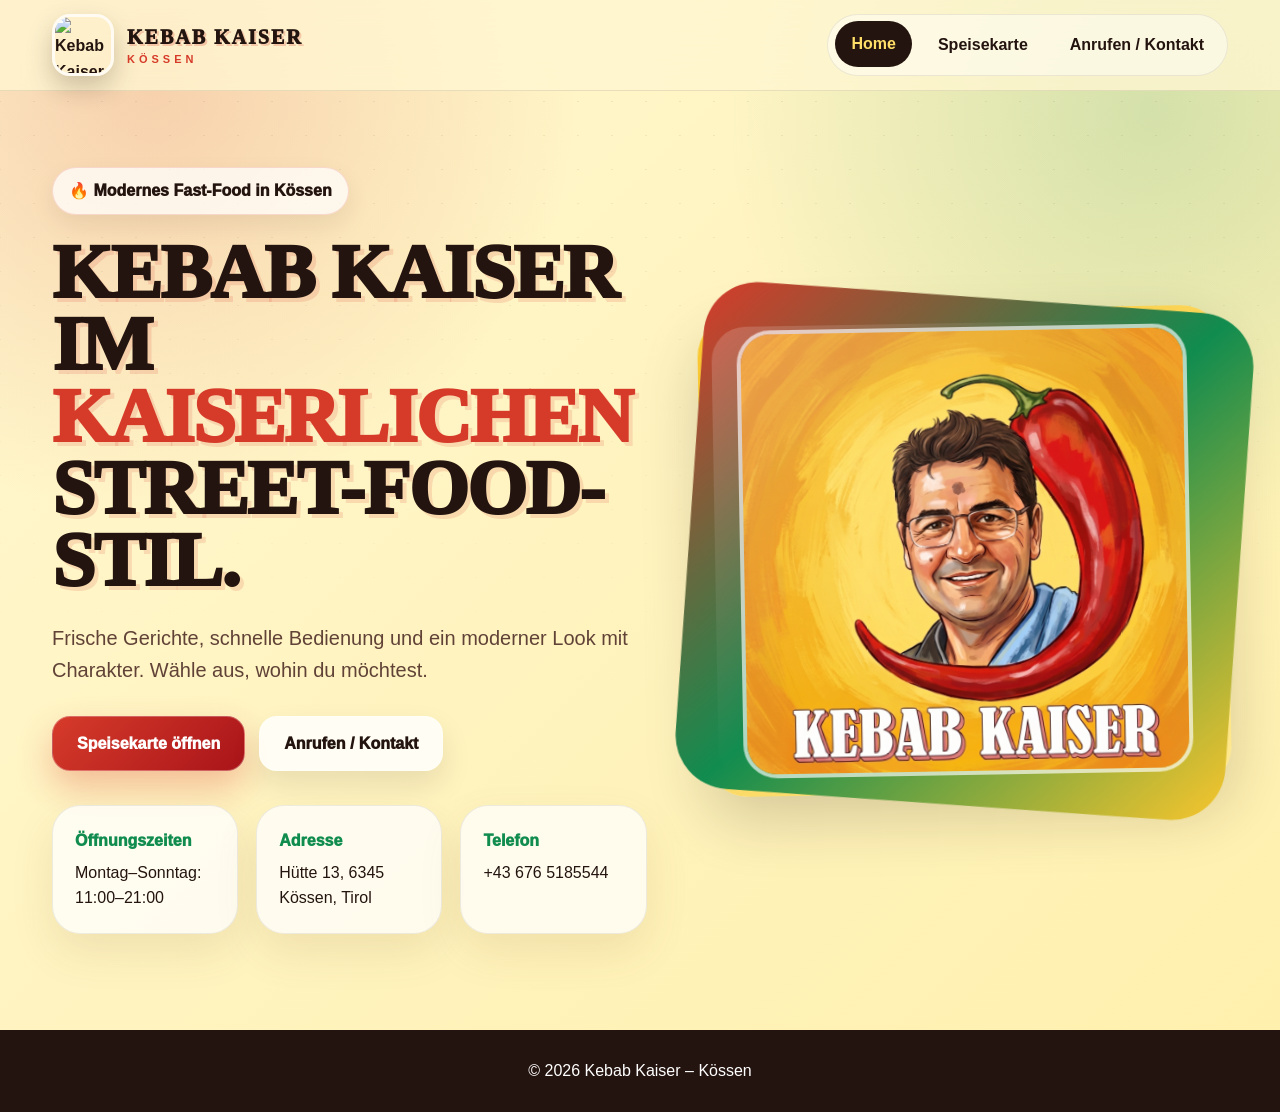
==== commit 2d1a204f: "Add files via upload" ====
--- a/index.html
+++ b/index.html
@@ -1,51 +1,39 @@
-<!DOCTYPE html>
-<html lang="de">
-
-<head>
-  <meta charset="UTF-8" />
-  <meta name="viewport" content="width=device-width, initial-scale=1.0" />
-  <title>Kebab Kaiser | Home</title>
-  <link rel="stylesheet" href="style.css">
-</head>
-
-<body>
-  <header>
-    <nav>
-      <a class="brand" href="index.html">
-        <div><span class="brand-title">Kebab Kaiser</span><small>KÖSSEN</small></div>
-      </a>
-      <div class="navlinks">
-        <a href="index.html">Home</a>
-        <a href="speisekarte.html">Speisekarte</a>
-        <a href="kontakt.html">Anrufen / Kontakt</a>
-      </div>
-    </nav>
-  </header>
-
-  <main class="page hero">
-    <div>
-      <div class="pill">⭐ Modernes Fast-Food in Kössen</div>
-      <h1>Kebab Kaiser im <span>kaiserlichen</span> Street-Food-Stil.</h1>
-      <p class="lead">Frische Gerichte, schnelle Bedienung und echtes Street-Food-Feeling in Tirol. Wähle unten aus,
-        wohin du möchtest.</p>
-      <div class="hero-buttons">
-        <a class="btn" href="speisekarte.html">Speisekarte öffnen</a>
-        <a class="btn light" href="kontakt.html">Anrufen / Kontakt</a>
-      </div>
-
-      <div class="quick-grid">
-        <div class="quick-card"><b>Öffnungszeiten</b>Montag–Sonntag: 11:00–21:00</div>
-        <div class="quick-card"><b>Adresse</b>Hütte 13, 6345 Kössen, Tirol</div>
-        <div class="quick-card"><b>Telefon</b>+43 676 5185544</div>
-      </div>
-    </div>
-
-    <div class="logo-card">
-      <img class="main-logo" src="images2/Logo-rendes.png" alt="Kebab Kaiser Logo">
-    </div>
-  </main>
-
-  <footer>© 2026 Kebab Kaiser – Kössen</footer>
-</body>
-
+<!DOCTYPE html>
+<html lang="de">
+
+<head>
+    <meta charset="UTF-8">
+    <meta name="viewport" content="width=device-width, initial-scale=1.0">
+    <title>Kebab Kaiser | Home</title>
+    <link rel="stylesheet" href="style.css">
+</head>
+
+<body>
+    <header>
+        <nav><a class="brand" href="index.html"><img src="images2/logo-chili-jo(2).png" alt="Kebab Kaiser Logo">
+                <div><span class="brand-title">Kebab Kaiser</span><small>KÖSSEN</small></div>
+            </a>
+            <div class="navlinks"><a class="active" href="index.html">Home</a><a
+                    href="speisekarte.html">Speisekarte</a><a href="kontakt.html">Anrufen / Kontakt</a></div>
+        </nav>
+    </header>
+    <main class="page hero">
+        <div class="reveal">
+            <div class="pill">🔥 Modernes Fast-Food in Kössen</div>
+            <h1>Kebab Kaiser im <span>kaiserlichen</span> Street-Food-Stil.</h1>
+            <p class="lead">Frische Gerichte, schnelle Bedienung und ein moderner Look mit Charakter. Wähle aus, wohin
+                du möchtest.</p>
+            <div class="hero-buttons"><a class="btn" href="speisekarte.html">Speisekarte öffnen</a><a class="btn light"
+                    href="kontakt.html">Anrufen / Kontakt</a></div>
+            <div class="quick-grid">
+                <div class="quick-card"><b>Öffnungszeiten</b>Montag–Sonntag: 11:00–21:00</div>
+                <div class="quick-card"><b>Adresse</b>Hütte 13, 6345 Kössen, Tirol</div>
+                <div class="quick-card"><b>Telefon</b>+43 676 5185544</div>
+            </div>
+        </div>
+        <div class="logo-card float"><img class="main-logo" src="images2/Logo-rendes.png" alt="Kebab Kaiser Logo"></div>
+    </main>
+    <footer>© 2026 Kebab Kaiser – Kössen</footer>
+</body>
+
 </html>
--- a/style.css
+++ b/style.css
@@ -0,0 +1,41 @@
+
+:root{--cream:#fff7d1;--gold:#f8c52d;--gold2:#ffdf68;--red:#d63b2a;--red2:#a91419;--green:#118c4f;--dark:#24140f;--brown:#614237;--shadow:0 24px 60px rgba(36,20,15,.18)}
+*{box-sizing:border-box;margin:0;padding:0}html,body{min-height:100%}
+body{font-family:Inter,Arial,Helvetica,sans-serif;background:radial-gradient(circle at 12% 8%,rgba(214,59,42,.20),transparent 28%),radial-gradient(circle at 90% 10%,rgba(17,140,79,.18),transparent 28%),linear-gradient(135deg,#fff7d1 0%,#fff0ac 100%);color:var(--dark);line-height:1.6;overflow-x:hidden}
+body:before{content:"";position:fixed;inset:0;pointer-events:none;opacity:.08;background-image:linear-gradient(45deg,var(--dark) 1px,transparent 1px),linear-gradient(-45deg,var(--dark) 1px,transparent 1px);background-size:34px 34px;mask-image:linear-gradient(to bottom,black,transparent 80%)}
+a{color:inherit;text-decoration:none}
+header{position:sticky;top:0;z-index:50;background:rgba(255,247,209,.78);backdrop-filter:blur(18px);border-bottom:1px solid rgba(36,20,15,.10)}
+nav{max-width:1220px;margin:auto;padding:14px 22px;display:flex;align-items:center;justify-content:space-between;gap:18px}
+.brand{display:flex;align-items:center;gap:13px;font-weight:900}.brand img{width:62px;height:62px;object-fit:cover;border-radius:18px;box-shadow:0 12px 26px rgba(36,20,15,.22);border:3px solid rgba(255,255,255,.75)}
+.brand-title{font-family:Georgia,'Times New Roman',serif;text-transform:uppercase;letter-spacing:2px;font-weight:1000;font-size:20px;text-shadow:2px 2px 0 rgba(214,59,42,.23)}
+.brand small{display:block;color:var(--red);letter-spacing:4px;font-size:11px;margin-top:-2px}
+.navlinks{display:flex;gap:10px;align-items:center;background:rgba(255,255,255,.45);padding:7px;border-radius:999px;border:1px solid rgba(36,20,15,.08)}
+.navlinks a{padding:10px 16px;border-radius:999px;font-weight:900;transition:.22s ease}.navlinks a:hover,.navlinks a.active{background:var(--dark);color:var(--gold2);transform:translateY(-1px)}
+.btn{display:inline-flex;align-items:center;justify-content:center;gap:10px;background:linear-gradient(135deg,var(--red),var(--red2));color:white;padding:14px 24px;border-radius:18px;font-weight:1000;box-shadow:0 16px 34px rgba(214,59,42,.30);transition:.22s ease;text-align:center;border:1px solid rgba(255,255,255,.30)}
+.btn:hover{transform:translateY(-3px) scale(1.01);filter:saturate(1.08)}.btn.light{background:rgba(255,255,255,.82);color:var(--dark);box-shadow:0 14px 30px rgba(36,20,15,.10)}.btn.green{background:linear-gradient(135deg,var(--green),#0b6d3d);box-shadow:0 16px 34px rgba(17,140,79,.25)}
+.page{max-width:1220px;margin:auto;padding:76px 22px}.hero{display:grid;grid-template-columns:1.06fr .94fr;align-items:center;gap:54px;min-height:calc(100vh - 92px)}
+.pill{display:inline-flex;align-items:center;gap:8px;background:rgba(255,255,255,.72);padding:10px 16px;border-radius:999px;font-weight:1000;margin-bottom:22px;border:1px solid rgba(214,59,42,.16);box-shadow:0 10px 24px rgba(36,20,15,.08)}
+h1,h2{font-family:Georgia,'Times New Roman',serif;text-transform:uppercase;line-height:.94;letter-spacing:-1.5px;font-weight:1000;text-shadow:4px 4px 0 rgba(214,59,42,.14)}
+h1{font-size:clamp(44px,6vw,82px)}h2{font-size:clamp(38px,5vw,64px);margin-bottom:18px}h1 span,.red{color:var(--red)}
+.lead{margin:24px 0 30px;font-size:20px;color:var(--brown);max-width:650px}.hero-buttons{display:flex;gap:14px;flex-wrap:wrap}
+.logo-card{position:relative;isolation:isolate;background:linear-gradient(145deg,var(--gold),#ffe990);border-radius:44px;padding:18px;box-shadow:var(--shadow);transform:rotate(-1deg)}
+.logo-card:before{content:"";position:absolute;inset:-12px;z-index:-1;background:linear-gradient(135deg,var(--red),var(--green),var(--gold));border-radius:54px;transform:rotate(5deg)}
+.logo-card:after{content:"";position:absolute;inset:14px;border-radius:34px;background:linear-gradient(135deg,rgba(255,255,255,.18),transparent 48%);pointer-events:none}
+.main-logo{width:100%;max-width:450px;display:block;margin:auto;border-radius:34px;border:4px solid rgba(255,255,255,.66)}
+.quick-grid{display:grid;grid-template-columns:repeat(3,1fr);gap:18px;margin-top:34px}
+.quick-card,.card,.contact-row{background:rgba(255,255,255,.75);backdrop-filter:blur(12px);border:1px solid rgba(36,20,15,.08);box-shadow:0 18px 44px rgba(103,70,24,.10)}
+.quick-card{border-radius:28px;padding:22px;transition:.22s ease}.quick-card:hover{transform:translateY(-4px)}.quick-card b{color:var(--green);display:block;margin-bottom:6px;font-weight:1000}
+.menu-grid{display:grid;grid-template-columns:repeat(3,1fr);gap:20px;margin-top:36px}
+.card{position:relative;overflow:hidden;border-radius:32px;padding:24px;transition:.22s ease}.card:before{content:"";position:absolute;width:88px;height:88px;right:-28px;top:-28px;background:var(--gold2);border-radius:999px;opacity:.65}.card:hover{transform:translateY(-7px);box-shadow:0 26px 62px rgba(103,70,24,.16)}
+.card-top{display:flex;justify-content:space-between;align-items:start;gap:14px;margin-bottom:10px;position:relative}.card h3{font-size:24px;line-height:1.12;font-weight:1000}
+.price{color:white;background:var(--green);font-weight:1000;white-space:nowrap;font-size:17px;padding:6px 10px;border-radius:999px}.card p{color:var(--brown);position:relative}
+.category-row{display:flex;gap:12px;flex-wrap:wrap;margin:24px 0 4px}.chip{padding:10px 14px;border-radius:999px;background:rgba(255,255,255,.72);border:1px solid rgba(36,20,15,.08);font-weight:900}
+.contact-layout{display:grid;grid-template-columns:1fr 1fr;gap:30px;align-items:stretch}.contact-list{display:grid;gap:14px;margin-top:28px}
+.contact-row{display:flex;gap:16px;align-items:center;border-radius:26px;padding:18px;font-weight:900;transition:.22s ease}.contact-row:hover{transform:translateX(6px)}
+.icon{width:48px;height:48px;border-radius:17px;background:linear-gradient(135deg,var(--red),var(--red2));color:white;display:grid;place-items:center;flex:0 0 auto;box-shadow:0 12px 24px rgba(214,59,42,.22)}
+.map-card{position:relative;overflow:hidden;background:linear-gradient(145deg,var(--gold),#fff0a9);border-radius:40px;padding:38px;min-height:390px;border:1px solid rgba(36,20,15,.08);display:flex;flex-direction:column;justify-content:space-between;box-shadow:var(--shadow)}
+.map-card:before{content:"";position:absolute;width:260px;height:260px;right:-70px;top:-70px;background:rgba(214,59,42,.18);border-radius:999px}.map-card h3{font-family:Georgia,'Times New Roman',serif;text-transform:uppercase;font-size:38px;line-height:1.02;margin:20px 0 10px;position:relative}.map-card p{position:relative;color:var(--brown);font-weight:700}
+footer{background:var(--dark);color:white;text-align:center;padding:28px;margin-top:20px}.reveal{animation:reveal .65s ease both}.float{animation:float 4.5s ease-in-out infinite}
+@keyframes reveal{from{opacity:0;transform:translateY(18px)}to{opacity:1;transform:none}}@keyframes float{0%,100%{transform:translateY(0) rotate(-1deg)}50%{transform:translateY(-10px) rotate(1deg)}}
+@media(max-width:900px){.hero,.contact-layout{grid-template-columns:1fr;min-height:auto}.quick-grid,.menu-grid{grid-template-columns:1fr}h1{font-size:clamp(40px,12vw,64px)}}
+@media(max-width:650px){nav{flex-wrap:wrap;padding:12px 16px}.navlinks{width:100%;justify-content:space-between;font-size:13px;gap:4px}.navlinks a{padding:9px 10px}.brand-title{font-size:16px}.brand img{width:52px;height:52px}.page{padding:52px 16px}.quick-grid{margin-top:24px}}
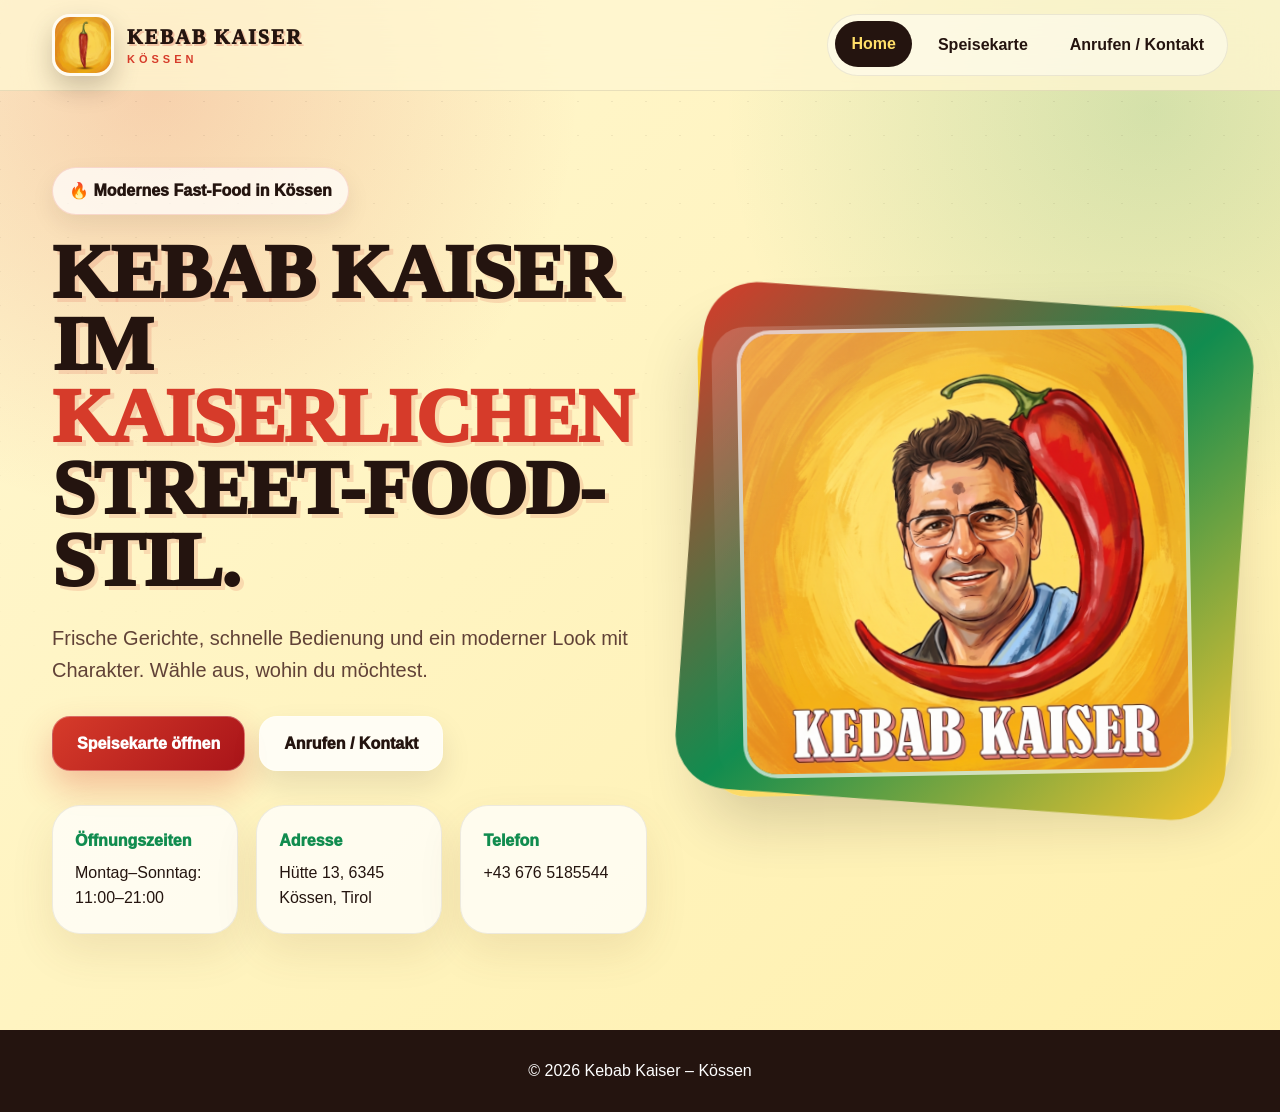
==== commit 743cd3c4: "Update index.html" ====
--- a/index.html
+++ b/index.html
@@ -5,7 +5,7 @@
     <meta charset="UTF-8">
     <meta name="viewport" content="width=device-width, initial-scale=1.0">
     <title>Kebab Kaiser | Home</title>
-    <link rel="stylesheet" href="style.css">
+    <link rel="stylesheet" href="style.css?v=2">
 </head>
 
 <body>
@@ -36,4 +36,4 @@
     <footer>© 2026 Kebab Kaiser – Kössen</footer>
 </body>
 
-</html>+</html>
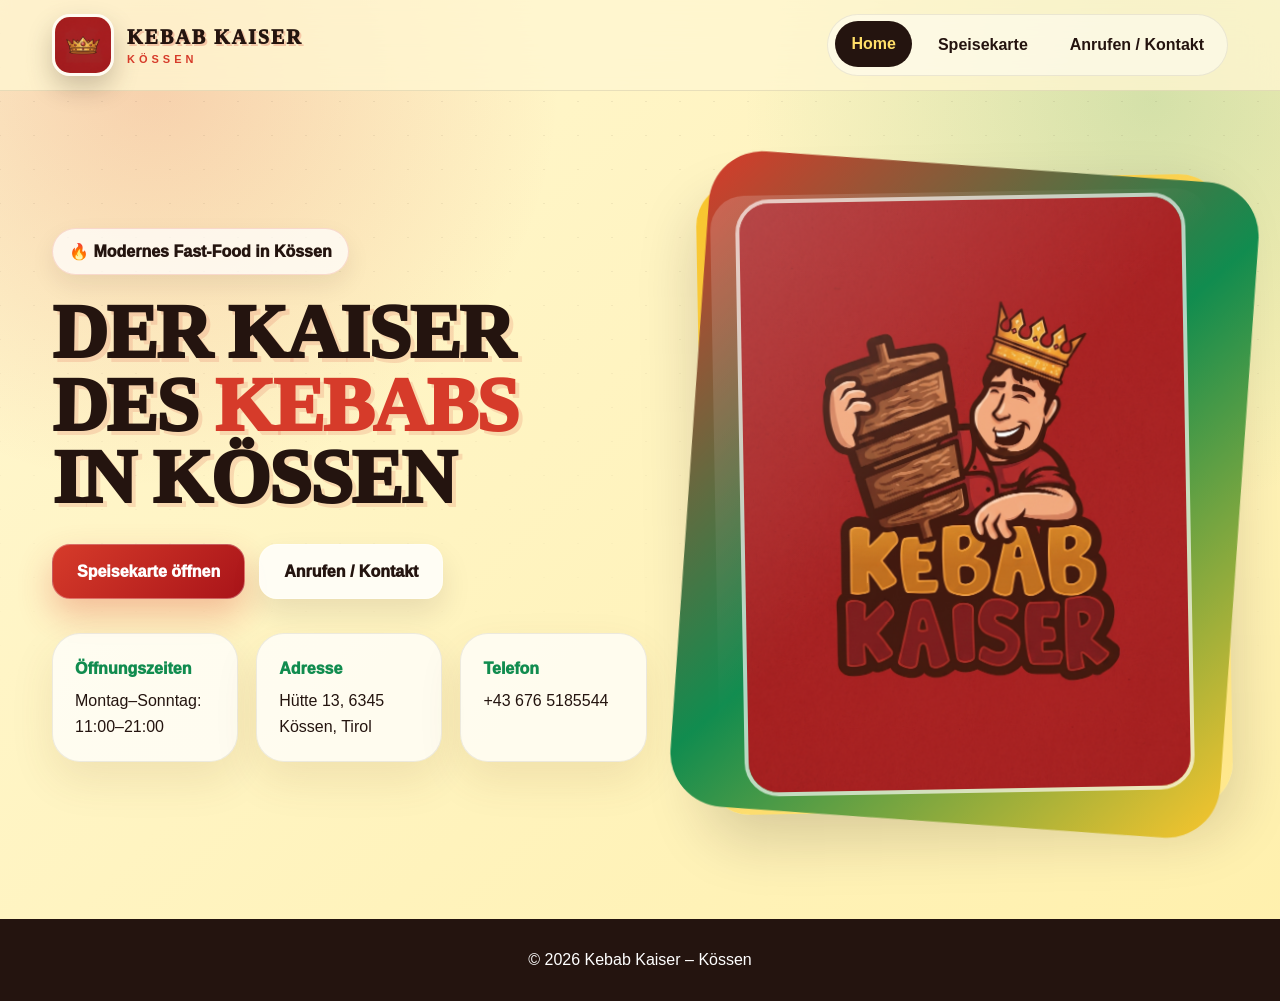
==== commit 14396051: "Update index.html" ====
--- a/index.html
+++ b/index.html
@@ -4,36 +4,94 @@
 <head>
     <meta charset="UTF-8">
     <meta name="viewport" content="width=device-width, initial-scale=1.0">
-    <title>Kebab Kaiser | Home</title>
-    <link rel="stylesheet" href="style.css?v=2">
+    <title>Kebab Kaiser</title>
+    <link rel="stylesheet" href="style.css">
 </head>
 
 <body>
+
     <header>
-        <nav><a class="brand" href="index.html"><img src="images2/logo-chili-jo(2).png" alt="Kebab Kaiser Logo">
-                <div><span class="brand-title">Kebab Kaiser</span><small>KÖSSEN</small></div>
+        <nav>
+            <a class="brand" href="index.html">
+                <img src="images2/logo-chili-jo-vegleges.png" alt="Kebab Kaiser Logo">
+
+                <div>
+                    <span class="brand-title">Kebab Kaiser</span>
+                    <small>KÖSSEN</small>
+                </div>
             </a>
-            <div class="navlinks"><a class="active" href="index.html">Home</a><a
-                    href="speisekarte.html">Speisekarte</a><a href="kontakt.html">Anrufen / Kontakt</a></div>
+
+            <div class="navlinks">
+                <a class="active" href="index.html">Home</a>
+                <a href="speisekarte.html">Speisekarte</a>
+                <a href="kontakt.html">Anrufen / Kontakt</a>
+            </div>
         </nav>
     </header>
+
     <main class="page hero">
+
         <div class="reveal">
-            <div class="pill">🔥 Modernes Fast-Food in Kössen</div>
-            <h1>Kebab Kaiser im <span>kaiserlichen</span> Street-Food-Stil.</h1>
-            <p class="lead">Frische Gerichte, schnelle Bedienung und ein moderner Look mit Charakter. Wähle aus, wohin
-                du möchtest.</p>
-            <div class="hero-buttons"><a class="btn" href="speisekarte.html">Speisekarte öffnen</a><a class="btn light"
-                    href="kontakt.html">Anrufen / Kontakt</a></div>
+
+            <div class="pill">
+                🔥 Modernes Fast-Food in Kössen
+            </div>
+
+            <div class="hero-title-box">
+
+                <h1>
+                    Der Kaiser<br>
+                    des <span>Kebabs</span><br>
+                    in Kössen
+                </h1>
+
+            </div>
+
+            <p class="lead"></p>
+
+            <div class="hero-buttons">
+
+                <a class="btn" href="speisekarte.html">
+                    Speisekarte öffnen
+                </a>
+
+                <a class="btn light" href="kontakt.html">
+                    Anrufen / Kontakt
+                </a>
+
+            </div>
+
             <div class="quick-grid">
-                <div class="quick-card"><b>Öffnungszeiten</b>Montag–Sonntag: 11:00–21:00</div>
-                <div class="quick-card"><b>Adresse</b>Hütte 13, 6345 Kössen, Tirol</div>
-                <div class="quick-card"><b>Telefon</b>+43 676 5185544</div>
+
+                <div class="quick-card">
+                    <b>Öffnungszeiten</b>
+                    Montag–Sonntag: 11:00–21:00
+                </div>
+
+                <div class="quick-card">
+                    <b>Adresse</b>
+                    Hütte 13, 6345 Kössen, Tirol
+                </div>
+
+                <div class="quick-card">
+                    <b>Telefon</b>
+                    +43 676 5185544
+                </div>
+
             </div>
+
         </div>
-        <div class="logo-card float"><img class="main-logo" src="images2/Logo-rendes.png" alt="Kebab Kaiser Logo"></div>
+
+        <div class="logo-card float">
+            <img class="main-logo" src="images2/Logo-vegleges.png" alt="Kebab Kaiser Logo">
+        </div>
+
     </main>
-    <footer>© 2026 Kebab Kaiser – Kössen</footer>
+
+    <footer>
+        © 2026 Kebab Kaiser – Kössen
+    </footer>
+
 </body>
 
 </html>
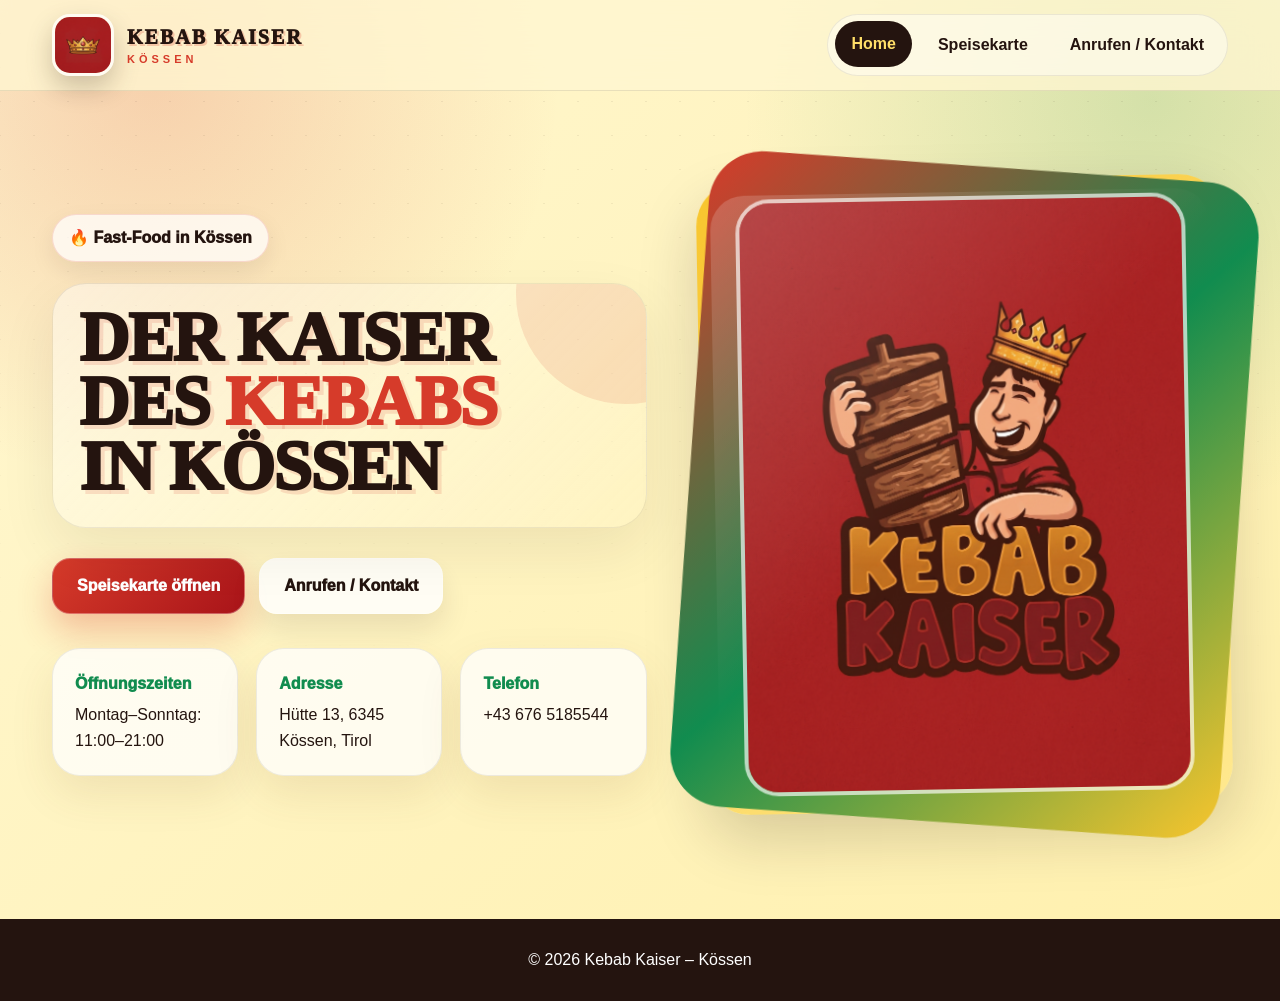
==== commit 296a18e4: "Update index.html" ====
--- a/index.html
+++ b/index.html
@@ -34,7 +34,7 @@
         <div class="reveal">
 
             <div class="pill">
-                🔥 Modernes Fast-Food in Kössen
+                🔥 Fast-Food in Kössen
             </div>
 
             <div class="hero-title-box">
--- a/style.css
+++ b/style.css
@@ -39,3 +39,74 @@
 @keyframes reveal{from{opacity:0;transform:translateY(18px)}to{opacity:1;transform:none}}@keyframes float{0%,100%{transform:translateY(0) rotate(-1deg)}50%{transform:translateY(-10px) rotate(1deg)}}
 @media(max-width:900px){.hero,.contact-layout{grid-template-columns:1fr;min-height:auto}.quick-grid,.menu-grid{grid-template-columns:1fr}h1{font-size:clamp(40px,12vw,64px)}}
 @media(max-width:650px){nav{flex-wrap:wrap;padding:12px 16px}.navlinks{width:100%;justify-content:space-between;font-size:13px;gap:4px}.navlinks a{padding:9px 10px}.brand-title{font-size:16px}.brand img{width:52px;height:52px}.page{padding:52px 16px}.quick-grid{margin-top:24px}}
+.hero-title-box {
+    position: relative;
+    padding: 22px 26px 28px;
+    margin-bottom: 24px;
+
+    border-radius: 34px;
+
+    background: linear-gradient(
+        135deg,
+        rgba(255,255,255,.42),
+        rgba(255,247,209,.18)
+    );
+
+    border: 1px solid rgba(36,20,15,.08);
+
+    box-shadow:
+        0 22px 55px rgba(36,20,15,.08);
+
+    overflow: hidden;
+}
+
+.hero-title-box::before {
+    content: "";
+
+    position: absolute;
+
+    width: 220px;
+    height: 220px;
+
+    right: -90px;
+    top: -100px;
+
+    background: rgba(214,59,42,.12);
+
+    border-radius: 50%;
+}
+
+
+.hero-kicker {
+    position: relative;
+    z-index: 1;
+
+    display: inline-block;
+
+    margin-bottom: 12px;
+
+    color: var(--green);
+
+    font-weight: 1000;
+
+    text-transform: uppercase;
+
+    letter-spacing: 3px;
+
+    font-size: 14px;
+}
+
+.hero-title-box h1 {
+    position: relative;
+    z-index: 1;
+
+    font-size: clamp(46px, 5.4vw, 78px);
+
+    line-height: .93;
+
+    margin: 0;
+}
+
+.hero-title-box h1 span {
+    color: var(--red);
+}
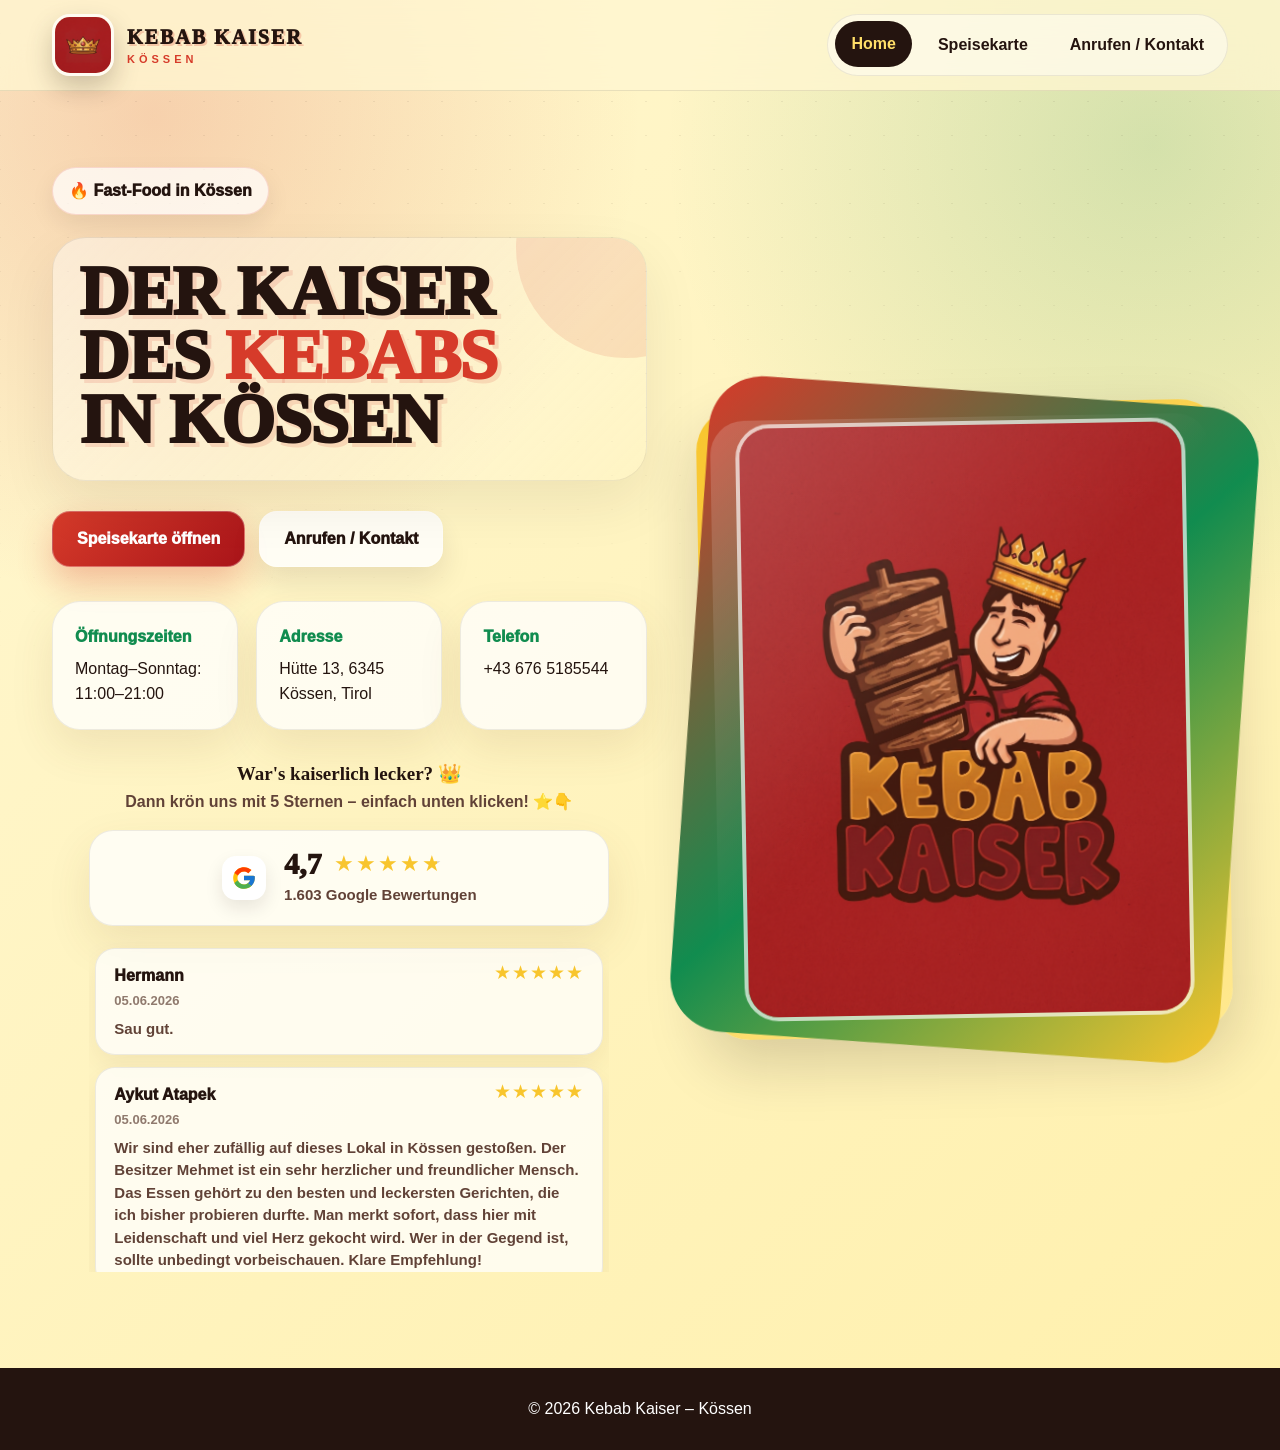
==== commit ea6fca41: "Update index.html" ====
--- a/index.html
+++ b/index.html
@@ -80,6 +80,145 @@
 
             </div>
 
+            <div class="reviews-wrap reveal">
+
+                <p class="reviews-cta">
+                    <b>War's kaiserlich lecker? 👑</b>
+                    Dann krön uns mit 5 Sternen – einfach unten klicken! ⭐👇
+                </p>
+
+                <a class="reviews-card" target="_blank" rel="noopener"
+                    href="https://search.google.com/local/writereview?placeid=ChIJrUYkPuZDdkcRQXz0MYXc4bA">
+                    <span class="reviews-g">
+                        <svg viewBox="0 0 48 48" aria-hidden="true">
+                            <path fill="#FFC107"
+                                d="M43.611 20.083H42V20H24v8h11.303c-1.649 4.657-6.08 8-11.303 8-6.627 0-12-5.373-12-12s5.373-12 12-12c3.059 0 5.842 1.154 7.961 3.039l5.657-5.657C34.046 6.053 29.268 4 24 4 12.955 4 4 12.955 4 24s8.955 20 20 20 20-8.955 20-20c0-1.341-.138-2.65-.389-3.917z" />
+                            <path fill="#FF3D00"
+                                d="M6.306 14.691l6.571 4.819C14.655 15.108 18.961 12 24 12c3.059 0 5.842 1.154 7.961 3.039l5.657-5.657C34.046 6.053 29.268 4 24 4 16.318 4 9.656 8.337 6.306 14.691z" />
+                            <path fill="#4CAF50"
+                                d="M24 44c5.166 0 9.86-1.977 13.409-5.192l-6.19-5.238C29.211 35.091 26.715 36 24 36c-5.202 0-9.619-3.317-11.283-7.946l-6.522 5.025C9.505 39.556 16.227 44 24 44z" />
+                            <path fill="#1976D2"
+                                d="M43.611 20.083H42V20H24v8h11.303c-.792 2.237-2.231 4.166-4.087 5.571l6.19 5.238C36.971 39.205 44 34 44 24c0-1.341-.138-2.65-.389-3.917z" />
+                        </svg>
+                    </span>
+
+                    <div class="reviews-body">
+                        <div class="reviews-top">
+                            <span class="reviews-score">4,8</span>
+                            <span class="reviews-stars" style="--rating:4.8" aria-label="4,8 von 5 Sternen">★★★★★</span>
+                        </div>
+                        <span class="reviews-count">1603 Google Bewertungen</span>
+                    </div>
+                </a>
+
+                <!-- =====================================================================
+                     GOOGLE BEWERTUNGEN (görgethető lista) — ITT CSERÉLD A SAJÁTOTOKRA
+                     Egy értékelés = egy <div class="review-item"> ... </div> blokk.
+                     - data-rating / --rating: hány csillag (1–5)
+                     - review-author: a vélemény írójának neve
+                     - review-text: maga a vélemény szövege
+                     Bármennyit beilleszthetsz; ami nem fér ki, az görgethető lesz.
+                     (A lenti 8 csak PÉLDA — írd át valódi Google-véleményekre!)
+                ====================================================================== -->
+                <div class="reviews-scroll">
+
+                    <div class="review-item">
+                        <div class="review-head">
+                            <div class="review-meta">
+                                <span class="review-author">Hermann</span>
+                                <span class="review-date">05.06.2026</span>
+                            </div>
+                            <span class="review-stars" style="--rating:5">★★★★★</span>
+                        </div>
+                        <p class="review-text">Sau gut.</p>
+                    </div>
+
+                    <div class="review-item">
+                        <div class="review-head">
+                            <div class="review-meta">
+                                <span class="review-author">Aykut Atapek</span>
+                                <span class="review-date">05.06.2026</span>
+                            </div>
+                            <span class="review-stars" style="--rating:5">★★★★★</span>
+                        </div>
+                        <p class="review-text">Wir sind eher zufällig auf dieses Lokal in Kössen gestoßen. Der Besitzer
+                            Mehmet ist ein sehr herzlicher und freundlicher Mensch. Das Essen gehört zu den besten und
+                            leckersten Gerichten, die ich bisher probieren durfte. Man merkt sofort, dass hier mit
+                            Leidenschaft und viel Herz gekocht wird. Wer in der Gegend ist, sollte unbedingt
+                            vorbeischauen. Klare Empfehlung!</p>
+                    </div>
+
+                    <div class="review-item">
+                        <div class="review-head">
+                            <div class="review-meta">
+                                <span class="review-author">Mustafa Gungil</span>
+                                <span class="review-date">05.06.2026</span>
+                            </div>
+                            <span class="review-stars" style="--rating:5">★★★★★</span>
+                        </div>
+                        <p class="review-text"></p>
+                    </div>
+
+                    <div class="review-item">
+                        <div class="review-head">
+                            <div class="review-meta">
+                                <span class="review-author">Nathanael Schwab</span>
+                                <span class="review-date">04.06.2026</span>
+                            </div>
+                            <span class="review-stars" style="--rating:5">★★★★★</span>
+                        </div>
+                        <p class="review-text">Super Essen und sehr netter Service</p>
+                    </div>
+
+                    <div class="review-item">
+                        <div class="review-head">
+                            <div class="review-meta">
+                                <span class="review-author">Samuel_Schwab</span>
+                                <span class="review-date">04.06.2026</span>
+                            </div>
+                            <span class="review-stars" style="--rating:5">★★★★★</span>
+                        </div>
+                        <p class="review-text"></p>
+                    </div>
+
+                    <div class="review-item">
+                        <div class="review-head">
+                            <div class="review-meta">
+                                <span class="review-author">Peter Rose</span>
+                                <span class="review-date">03.06.2026</span>
+                            </div>
+                            <span class="review-stars" style="--rating:5">★★★★★</span>
+                        </div>
+                        <p class="review-text">Sauber, wohlschmeckend, freundlich, vergleichsweise große Auswahl, gutes
+                            Preis-Leistungsverhältnis, auch abends noch geöffnet.</p>
+                    </div>
+
+                    <div class="review-item">
+                        <div class="review-head">
+                            <div class="review-meta">
+                                <span class="review-author">Ulrich Rupprecht</span>
+                                <span class="review-date">vor 1 Woche</span>
+                            </div>
+                            <span class="review-stars" style="--rating:5">★★★★★</span>
+                        </div>
+                        <p class="review-text"></p>
+                    </div>
+
+                    <div class="review-item">
+                        <div class="review-head">
+                            <div class="review-meta">
+                                <span class="review-author">Piotr Szymczyk</span>
+                                <span class="review-date">vor 1 Woche</span>
+                            </div>
+                            <span class="review-stars" style="--rating:4">★★★★★</span>
+                        </div>
+                        <p class="review-text"></p>
+                    </div>
+
+                </div>
+
+            </div>
+
         </div>
 
         <div class="logo-card float">
@@ -92,6 +231,32 @@
         © 2026 Kebab Kaiser – Kössen
     </footer>
 
+    <script>
+        /* =====================================================================
+           GOOGLE BEWERTUNGEN — ITT FRISSÍTSD / HIER AKTUALISIEREN
+           Csak ezt a két számot kell átírnod, ha változik az értékelés.
+           A csillagok, a szám és a felirat magától ehhez igazodik. */
+        const GOOGLE_RATING = 4.7;   // átlag / Durchschnitt  (pl. 4.8)
+        const GOOGLE_COUNT = 1603;   // értékelések száma / Anzahl der Bewertungen
+        /* ===================================================================== */
+
+        (function () {
+            var ratingText = GOOGLE_RATING.toLocaleString('de-DE', { minimumFractionDigits: 1, maximumFractionDigits: 1 });
+            var countText = GOOGLE_COUNT.toLocaleString('de-DE');
+
+            var scoreEl = document.querySelector('.reviews-score');
+            var starsEl = document.querySelector('.reviews-stars');
+            var countEl = document.querySelector('.reviews-count');
+
+            if (scoreEl) scoreEl.textContent = ratingText;
+            if (starsEl) {
+                starsEl.style.setProperty('--rating', GOOGLE_RATING);
+                starsEl.setAttribute('aria-label', ratingText + ' von 5 Sternen');
+            }
+            if (countEl) countEl.textContent = countText + ' Google Bewertungen';
+        })();
+    </script>
+
 </body>
 
 </html>
--- a/style.css
+++ b/style.css
@@ -110,3 +110,35 @@
 .hero-title-box h1 span {
     color: var(--red);
 }
+
+/* ===== Google Bewertungen / Google értékelés kártya ===== */
+.reviews-card{display:flex;align-items:center;justify-content:center;gap:18px;width:100%;max-width:520px;margin-top:24px;padding:18px 26px;border-radius:24px;background:rgba(255,255,255,.78);backdrop-filter:blur(12px);border:1px solid rgba(36,20,15,.08);box-shadow:0 18px 44px rgba(103,70,24,.10);transition:.22s ease}
+.reviews-card:hover{transform:translateY(-3px);box-shadow:0 24px 54px rgba(103,70,24,.16)}
+.reviews-g{flex:0 0 auto;width:44px;height:44px;display:grid;place-items:center;background:#fff;border-radius:14px;box-shadow:0 8px 18px rgba(36,20,15,.10)}
+.reviews-g svg{width:26px;height:26px;display:block}
+.reviews-body{display:flex;flex-direction:column;gap:4px;min-width:0}
+.reviews-top{display:flex;align-items:center;gap:12px}
+.reviews-score{font-family:Georgia,'Times New Roman',serif;font-weight:1000;font-size:30px;line-height:1;color:var(--dark)}
+.reviews-stars{display:inline-block;font-size:22px;line-height:1;white-space:nowrap;letter-spacing:2px;background:linear-gradient(90deg,var(--gold) calc(var(--rating,5)/5*100%),rgba(36,20,15,.20) calc(var(--rating,5)/5*100%));-webkit-background-clip:text;background-clip:text;color:transparent}
+.reviews-count{font-weight:900;font-size:15px;color:var(--brown);white-space:nowrap}
+.reviews-wrap{display:flex;flex-direction:column;align-items:center;gap:16px;margin-top:30px}
+.reviews-cta{max-width:520px;text-align:center;color:var(--brown);font-weight:700;font-size:16px;line-height:1.5}
+.reviews-cta b{display:block;font-family:Georgia,'Times New Roman',serif;color:var(--dark);font-size:19px;margin-bottom:2px}
+.reviews-wrap .reviews-card{margin-top:0}
+.reviews-scroll{width:100%;max-width:520px;max-height:330px;overflow-y:auto;display:flex;flex-direction:column;gap:12px;padding:6px;scrollbar-width:thin;scrollbar-color:var(--red) rgba(36,20,15,.08)}
+.reviews-scroll::-webkit-scrollbar{width:8px}
+.reviews-scroll::-webkit-scrollbar-track{background:rgba(36,20,15,.06);border-radius:999px}
+.reviews-scroll::-webkit-scrollbar-thumb{background:linear-gradient(var(--red),var(--red2));border-radius:999px}
+.review-item{background:rgba(255,255,255,.75);backdrop-filter:blur(12px);border:1px solid rgba(36,20,15,.08);box-shadow:0 10px 26px rgba(103,70,24,.08);border-radius:20px;padding:14px 18px;text-align:left}
+.review-head{display:flex;align-items:flex-start;justify-content:space-between;gap:12px;margin-bottom:6px}
+.review-meta{display:flex;flex-direction:column;gap:2px;min-width:0}
+.review-author{font-weight:1000;color:var(--dark)}
+.review-date{font-weight:700;font-size:13px;color:var(--brown);opacity:.7}
+.review-stars{display:inline-block;font-size:19px;line-height:1;white-space:nowrap;letter-spacing:1px;flex:0 0 auto;background:linear-gradient(90deg,var(--gold) calc(var(--rating,5)/5*100%),rgba(36,20,15,.20) calc(var(--rating,5)/5*100%));-webkit-background-clip:text;background-clip:text;color:transparent}
+.review-text{color:var(--brown);font-weight:600;font-size:15px;line-height:1.5}
+
+/* ===== Kontakt: Gruppen (Telefon/Adresse, Socials) ===== */
+.contact-group{margin-top:28px}
+.contact-group .contact-list{margin-top:14px}
+.contact-heading{font-family:Georgia,'Times New Roman',serif;text-transform:uppercase;letter-spacing:1px;font-size:20px;font-weight:1000;color:var(--green);text-shadow:none;display:flex;align-items:center;gap:10px}
+.contact-heading::after{content:"";flex:1 1 auto;height:3px;border-radius:999px;background:rgba(17,140,79,.18)}
